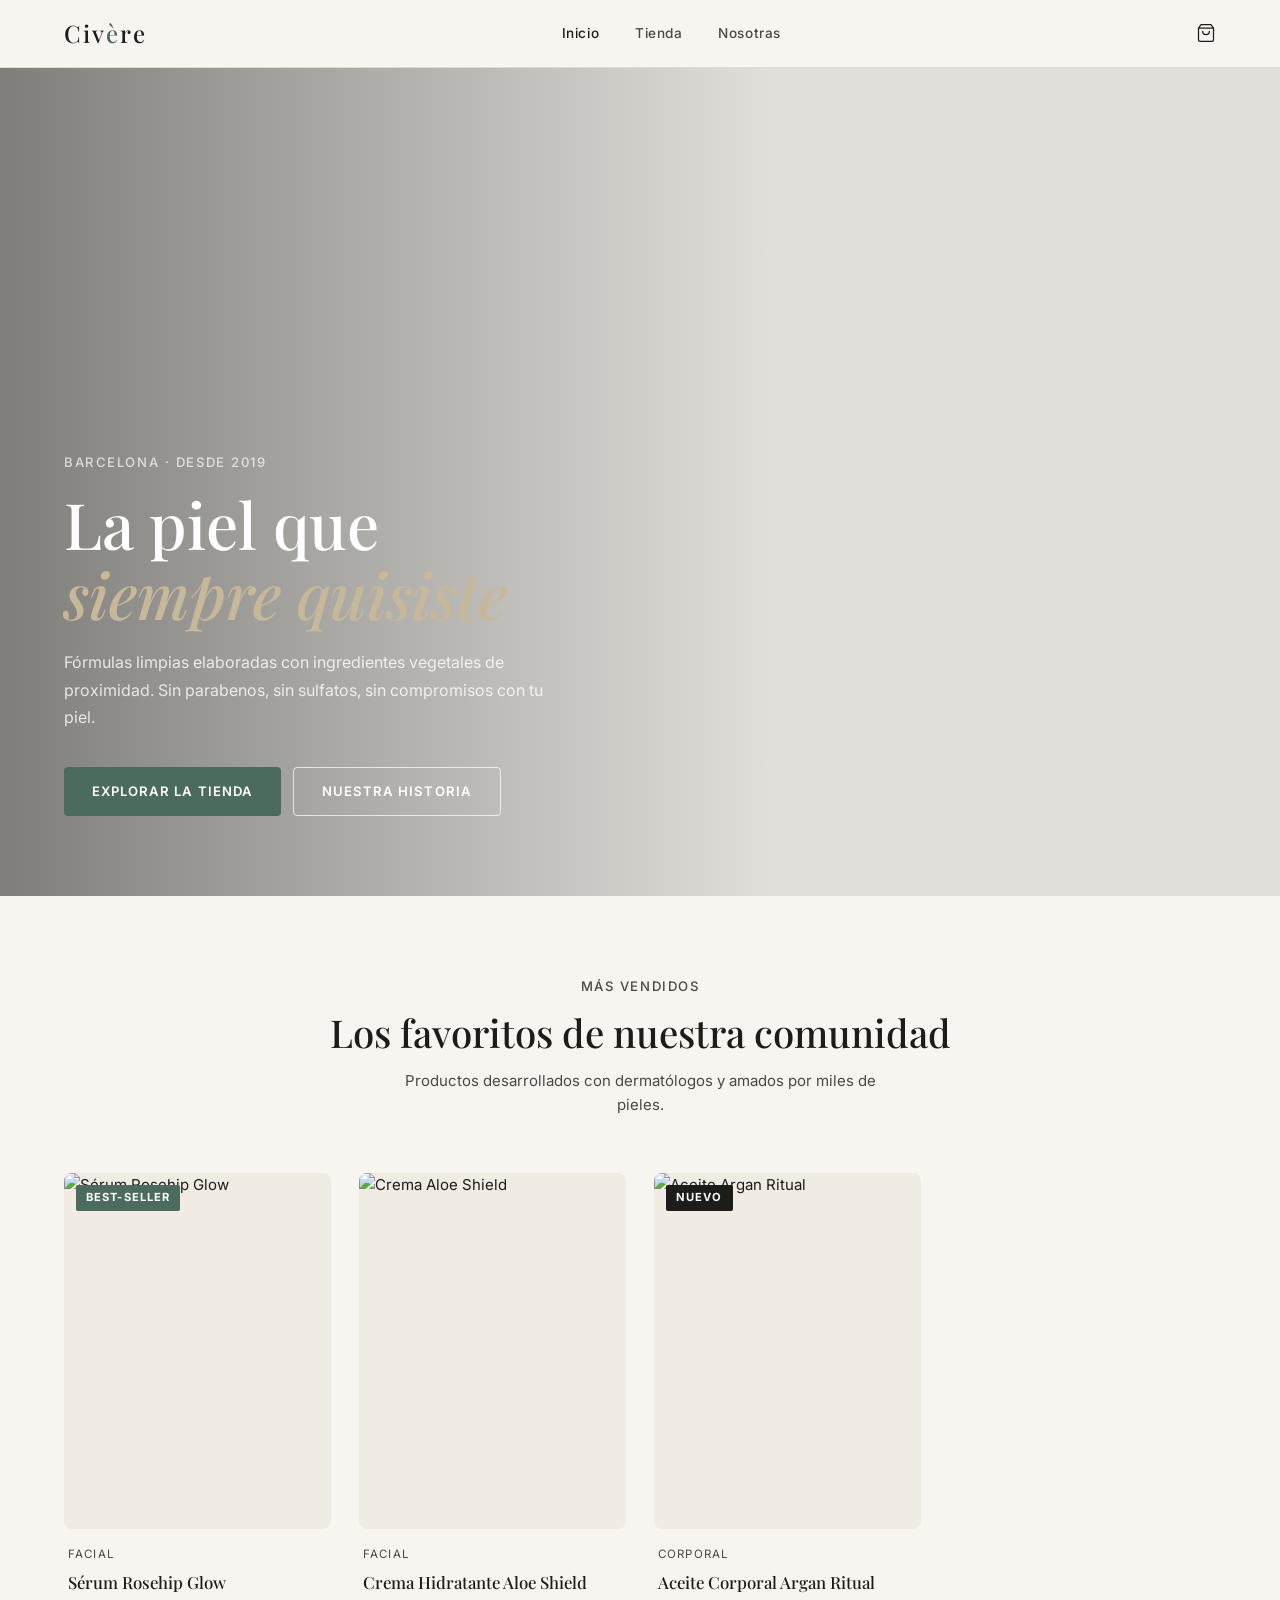
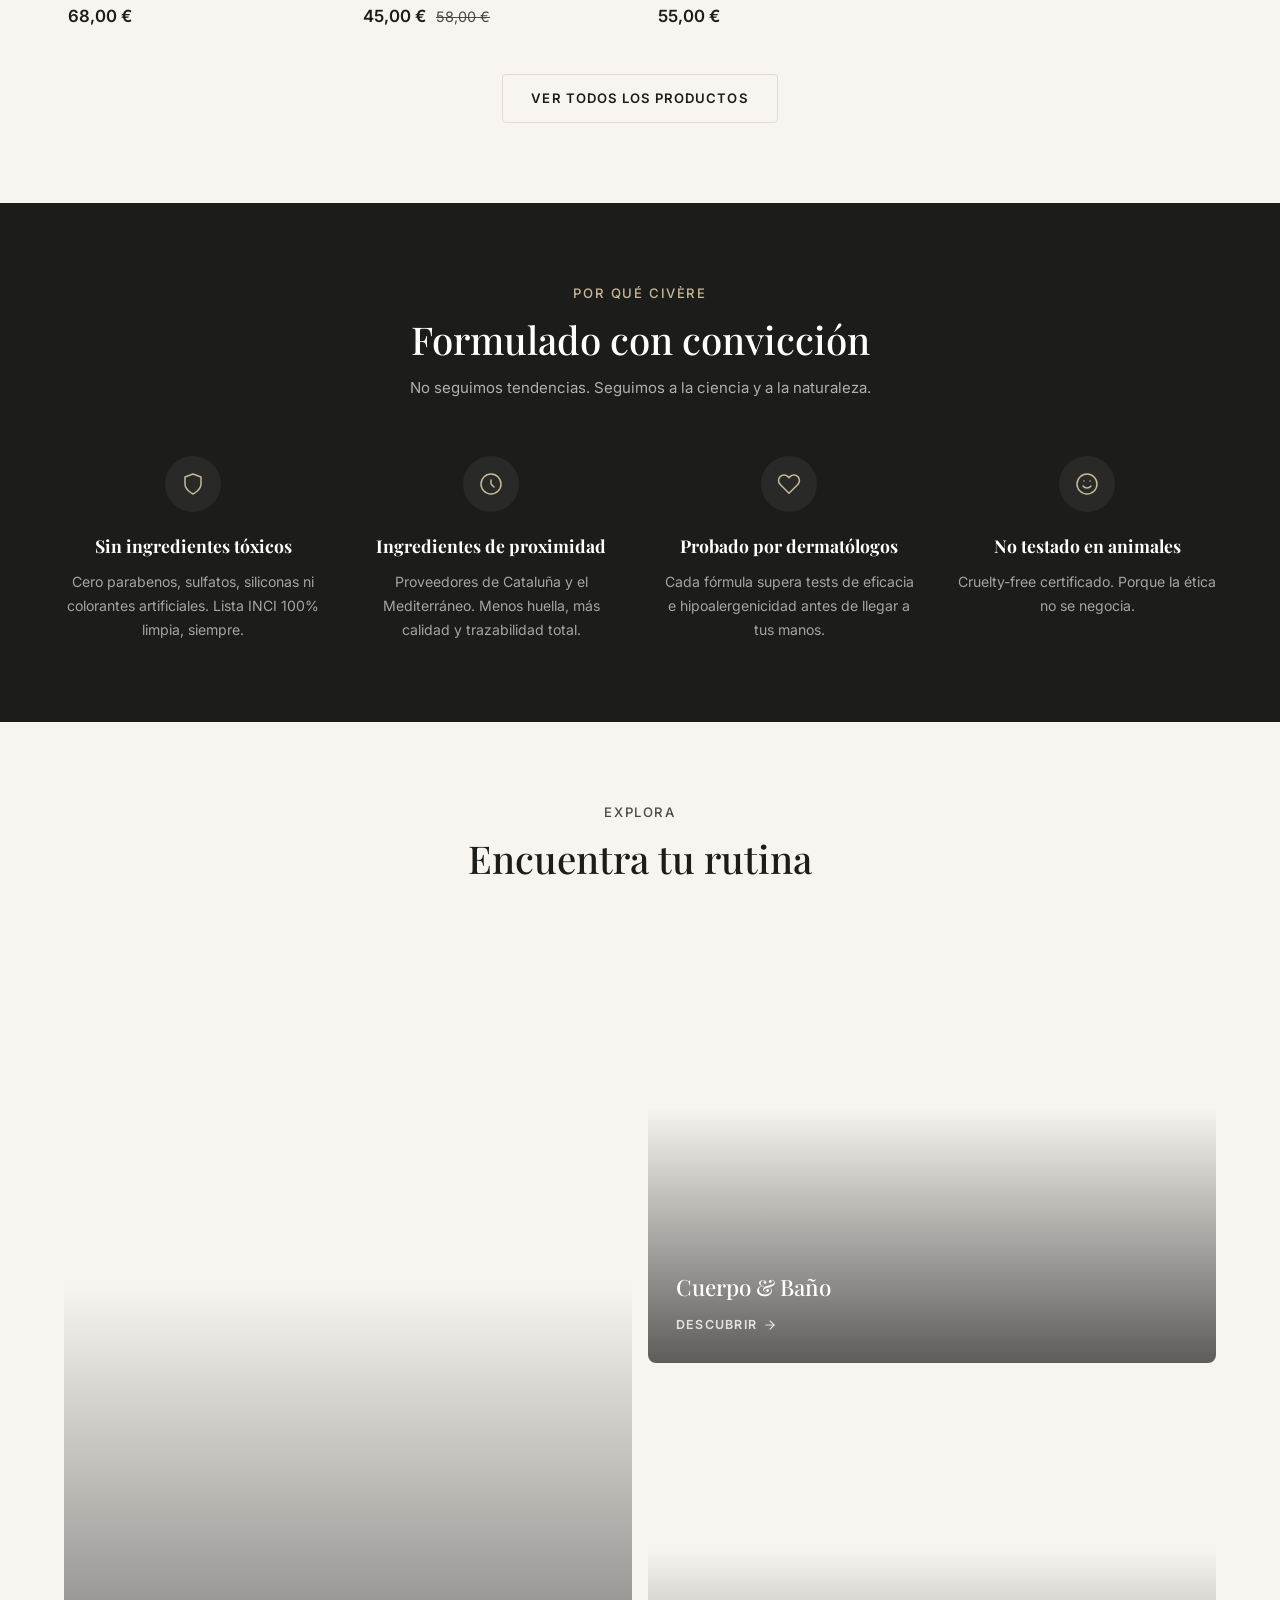
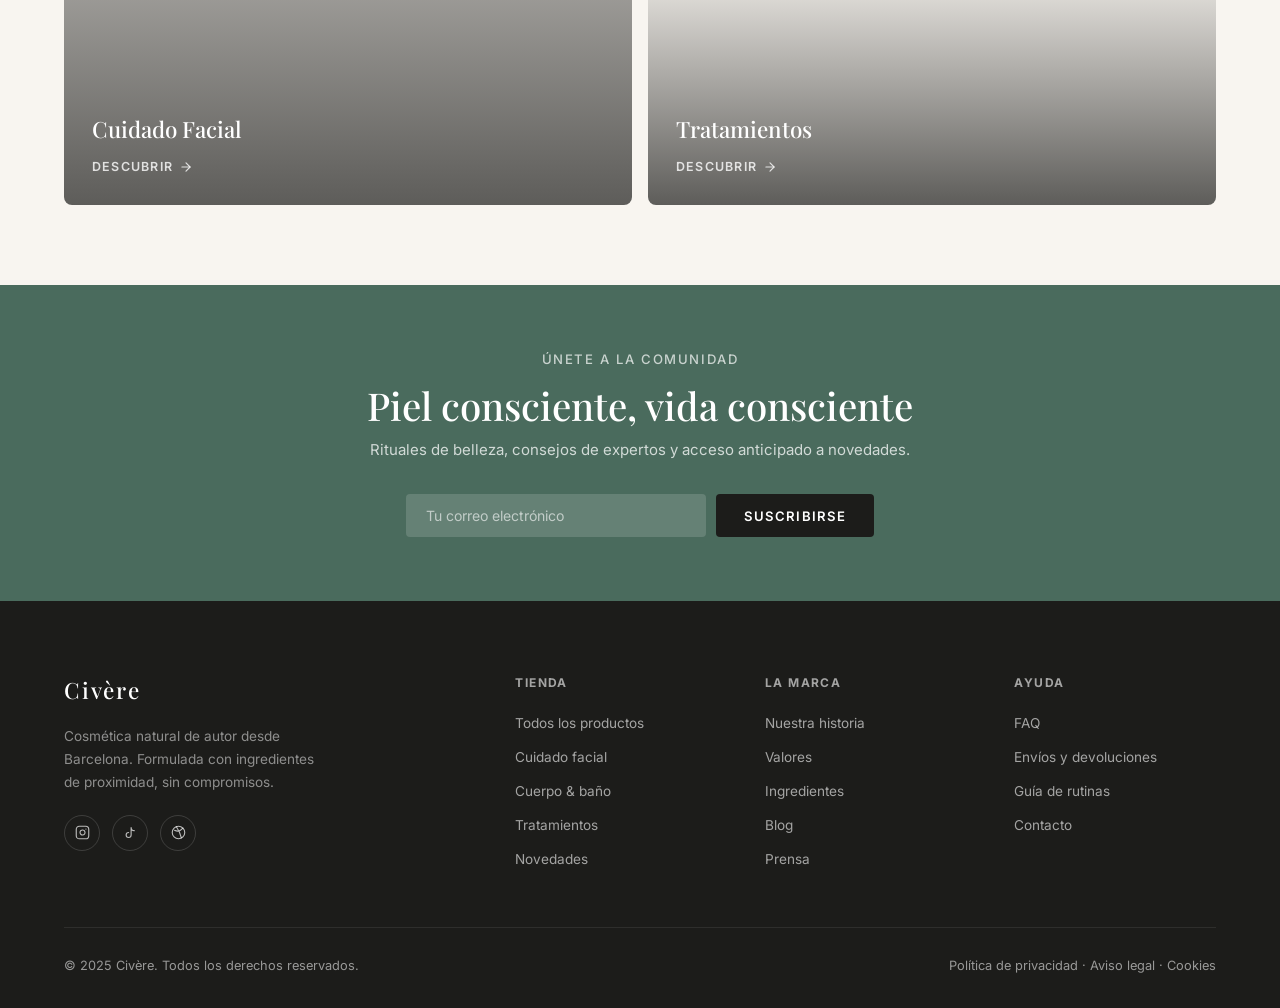
==== index.html @ 884dd464 "feat: Civère — tienda de cosmética natural (demo e-commerce) Web de e-commerce ficticia para portfol" ====
<!DOCTYPE html>
<html lang="es">
<head>
  <meta charset="UTF-8">
  <meta name="viewport" content="width=device-width, initial-scale=1.0">
  <title>Civère — Cosmética Natural de Autor · Barcelona</title>
  <meta name="description" content="Civère, cosmética natural artesanal desde Barcelona. Fórmulas limpias, ingredientes de origen vegetal, resultados reales.">
  <link rel="stylesheet" href="assets/css/styles.css">
</head>
<body>

<!-- ================= NAV ================= -->
<nav class="nav">
  <div class="container nav__inner">
    <a href="index.html" class="nav__logo">Civ<span>è</span>re</a>
    <div class="nav__links">
      <a href="index.html">Inicio</a>
      <a href="catalogo.html">Tienda</a>
      <a href="nosotros.html">Nosotras</a>
    </div>
    <div class="nav__right">
      <a href="carrito.html" class="nav__cart" aria-label="Carrito">
        <svg viewBox="0 0 24 24"><path d="M6 2L3 6v14a2 2 0 0 0 2 2h14a2 2 0 0 0 2-2V6l-3-4z"/><line x1="3" y1="6" x2="21" y2="6"/><path d="M16 10a4 4 0 0 1-8 0"/></svg>
        <span class="cart-count is-hidden">0</span>
      </a>
      <button class="nav__ham" aria-label="Menú">
        <span></span><span></span><span></span>
      </button>
    </div>
  </div>
</nav>

<!-- ================= HERO ================= -->
<section class="hero">
  <div class="hero__bg"></div>
  <div class="hero__content">
    <p class="t-sub hero__eyebrow">Barcelona · Desde 2019</p>
    <h1 class="t-display hero__title">La piel que<br><em>siempre quisiste</em></h1>
    <p class="hero__copy">Fórmulas limpias elaboradas con ingredientes vegetales de proximidad. Sin parabenos, sin sulfatos, sin compromisos con tu piel.</p>
    <div class="hero__ctas">
      <a href="catalogo.html" class="btn btn--sage">Explorar la tienda</a>
      <a href="nosotros.html" class="btn btn--outline">Nuestra historia</a>
    </div>
  </div>
</section>

<!-- ================= BESTSELLERS ================= -->
<section class="section">
  <div class="container">
    <div class="section-header">
      <p class="t-sub">Más vendidos</p>
      <h2 class="t-heading">Los favoritos de nuestra comunidad</h2>
      <p>Productos desarrollados con dermatólogos y amados por miles de pieles.</p>
    </div>
    <div class="product-grid">

      <!-- P1 -->
      <article class="product-card" data-cat="facial">
        <div class="product-card__img-wrap">
          <img src="https://images.unsplash.com/photo-1620916566398-39f1143ab7be?w=600&q=80" alt="Sérum Rosehip Glow" loading="lazy">
          <span class="product-card__badge">Best-seller</span>
          <div class="product-card__actions">
            <button class="btn btn--sage btn--full btn-quick-add"
              data-id="p1" data-name="Sérum Rosehip Glow" data-price="68" data-cat="Facial"
              data-img="https://images.unsplash.com/photo-1620916566398-39f1143ab7be?w=600&q=80">
              Añadir al carrito
            </button>
          </div>
        </div>
        <div class="product-card__body">
          <p class="product-card__cat">Facial</p>
          <h3 class="product-card__name"><a href="producto.html">Sérum Rosehip Glow</a></h3>
          <div class="product-card__price-row">
            <span class="product-card__price">68,00 €</span>
          </div>
        </div>
      </article>

      <!-- P2 -->
      <article class="product-card" data-cat="facial">
        <div class="product-card__img-wrap">
          <img src="https://images.unsplash.com/photo-1556228720-195a672e8a03?w=600&q=80" alt="Crema Aloe Shield" loading="lazy">
          <div class="product-card__actions">
            <button class="btn btn--sage btn--full btn-quick-add"
              data-id="p2" data-name="Crema Aloe Shield" data-price="45" data-cat="Facial"
              data-img="https://images.unsplash.com/photo-1556228720-195a672e8a03?w=600&q=80">
              Añadir al carrito
            </button>
          </div>
        </div>
        <div class="product-card__body">
          <p class="product-card__cat">Facial</p>
          <h3 class="product-card__name"><a href="producto.html">Crema Hidratante Aloe Shield</a></h3>
          <div class="product-card__price-row">
            <span class="product-card__price">45,00 €</span>
            <span class="product-card__price-old">58,00 €</span>
          </div>
        </div>
      </article>

      <!-- P3 -->
      <article class="product-card" data-cat="corporal">
        <div class="product-card__img-wrap">
          <img src="https://images.unsplash.com/photo-1608248597279-f99d160bfcbc?w=600&q=80" alt="Aceite Argan Ritual" loading="lazy">
          <span class="product-card__badge product-card__badge--new">Nuevo</span>
          <div class="product-card__actions">
            <button class="btn btn--sage btn--full btn-quick-add"
              data-id="p3" data-name="Aceite Argan Ritual" data-price="55" data-cat="Corporal"
              data-img="https://images.unsplash.com/photo-1608248597279-f99d160bfcbc?w=600&q=80">
              Añadir al carrito
            </button>
          </div>
        </div>
        <div class="product-card__body">
          <p class="product-card__cat">Corporal</p>
          <h3 class="product-card__name"><a href="producto.html">Aceite Corporal Argan Ritual</a></h3>
          <div class="product-card__price-row">
            <span class="product-card__price">55,00 €</span>
          </div>
        </div>
      </article>

    </div>
    <div style="text-align:center;margin-top:44px;">
      <a href="catalogo.html" class="btn btn--ghost">Ver todos los productos</a>
    </div>
  </div>
</section>

<!-- ================= PILLARS ================= -->
<section class="section pillars">
  <div class="container">
    <div class="section-header">
      <p class="t-sub">Por qué Civère</p>
      <h2 class="t-heading">Formulado con convicción</h2>
      <p>No seguimos tendencias. Seguimos a la ciencia y a la naturaleza.</p>
    </div>
    <div class="pillars-grid">
      <div class="pillar">
        <div class="pillar__icon">
          <svg viewBox="0 0 24 24"><path d="M12 22s8-4 8-10V5l-8-3-8 3v7c0 6 8 10 8 10z"/></svg>
        </div>
        <h3>Sin ingredientes tóxicos</h3>
        <p>Cero parabenos, sulfatos, siliconas ni colorantes artificiales. Lista INCI 100% limpia, siempre.</p>
      </div>
      <div class="pillar">
        <div class="pillar__icon">
          <svg viewBox="0 0 24 24"><path d="M12 2a10 10 0 1 0 0 20A10 10 0 0 0 12 2z"/><path d="M12 8v4l3 3"/></svg>
        </div>
        <h3>Ingredientes de proximidad</h3>
        <p>Proveedores de Cataluña y el Mediterráneo. Menos huella, más calidad y trazabilidad total.</p>
      </div>
      <div class="pillar">
        <div class="pillar__icon">
          <svg viewBox="0 0 24 24"><path d="M20.84 4.61a5.5 5.5 0 0 0-7.78 0L12 5.67l-1.06-1.06a5.5 5.5 0 0 0-7.78 7.78l1.06 1.06L12 21.23l7.78-7.78 1.06-1.06a5.5 5.5 0 0 0 0-7.78z"/></svg>
        </div>
        <h3>Probado por dermatólogos</h3>
        <p>Cada fórmula supera tests de eficacia e hipoalergenicidad antes de llegar a tus manos.</p>
      </div>
      <div class="pillar">
        <div class="pillar__icon">
          <svg viewBox="0 0 24 24"><circle cx="12" cy="12" r="10"/><path d="M8 14s1.5 2 4 2 4-2 4-2"/><line x1="9" y1="9" x2="9.01" y2="9"/><line x1="15" y1="9" x2="15.01" y2="9"/></svg>
        </div>
        <h3>No testado en animales</h3>
        <p>Cruelty-free certificado. Porque la ética no se negocia.</p>
      </div>
    </div>
  </div>
</section>

<!-- ================= CATEGORIES ================= -->
<section class="section">
  <div class="container">
    <div class="section-header">
      <p class="t-sub">Explora</p>
      <h2 class="t-heading">Encuentra tu rutina</h2>
    </div>
    <div class="cat-banner-grid">
      <a href="catalogo.html" class="cat-banner">
        <div class="cat-banner__bg" style="background-image:url('https://images.unsplash.com/photo-1570194065650-d99fb4bedf0a?w=900&q=85')"></div>
        <div class="cat-banner__content">
          <span class="cat-banner__label">Cuidado Facial</span>
          <span class="cat-banner__link">Descubrir
            <svg viewBox="0 0 24 24"><line x1="5" y1="12" x2="19" y2="12"/><polyline points="12 5 19 12 12 19"/></svg>
          </span>
        </div>
      </a>
      <a href="catalogo.html" class="cat-banner">
        <div class="cat-banner__bg" style="background-image:url('https://images.unsplash.com/photo-1519415510236-718bdfcd89c8?w=700&q=80')"></div>
        <div class="cat-banner__content">
          <span class="cat-banner__label">Cuerpo & Baño</span>
          <span class="cat-banner__link">Descubrir
            <svg viewBox="0 0 24 24"><line x1="5" y1="12" x2="19" y2="12"/><polyline points="12 5 19 12 12 19"/></svg>
          </span>
        </div>
      </a>
      <a href="catalogo.html" class="cat-banner">
        <div class="cat-banner__bg" style="background-image:url('https://images.unsplash.com/photo-1512290923902-8a9f81dc236c?w=700&q=80')"></div>
        <div class="cat-banner__content">
          <span class="cat-banner__label">Tratamientos</span>
          <span class="cat-banner__link">Descubrir
            <svg viewBox="0 0 24 24"><line x1="5" y1="12" x2="19" y2="12"/><polyline points="12 5 19 12 12 19"/></svg>
          </span>
        </div>
      </a>
    </div>
  </div>
</section>

<!-- ================= NEWSLETTER ================= -->
<section class="newsletter">
  <div class="container">
    <p class="t-sub">Únete a la comunidad</p>
    <h2 class="t-heading">Piel consciente, vida consciente</h2>
    <p>Rituales de belleza, consejos de expertos y acceso anticipado a novedades.</p>
    <form class="newsletter-form" onsubmit="event.preventDefault(); showToast('¡Suscripción confirmada!')">
      <input type="email" placeholder="Tu correo electrónico" required>
      <button type="submit" class="btn btn--dark">Suscribirse</button>
    </form>
  </div>
</section>

<!-- ================= FOOTER ================= -->
<footer class="footer">
  <div class="container">
    <div class="footer__grid">
      <div class="footer__brand">
        <a href="index.html" class="nav__logo">Civère</a>
        <p>Cosmética natural de autor desde Barcelona. Formulada con ingredientes de proximidad, sin compromisos.</p>
        <div class="footer__socials">
          <a href="#" aria-label="Instagram">
            <svg viewBox="0 0 24 24"><rect x="2" y="2" width="20" height="20" rx="5"/><path d="M16 11.37A4 4 0 1 1 12.63 8 4 4 0 0 1 16 11.37z"/><line x1="17.5" y1="6.5" x2="17.51" y2="6.5"/></svg>
          </a>
          <a href="#" aria-label="TikTok">
            <svg viewBox="0 0 24 24"><path d="M9 12a4 4 0 1 0 4 4V4a5 5 0 0 0 5 5"/></svg>
          </a>
          <a href="#" aria-label="Pinterest">
            <svg viewBox="0 0 24 24"><path d="M12 2a10 10 0 1 0 0 20A10 10 0 0 0 12 2z"/><path d="M8.56 2.75c4.37 6.03 6.02 9.42 8.03 17.72m2.54-15.38c-3.72 4.35-8.94 5.66-13.46 3.29"/></svg>
          </a>
        </div>
      </div>
      <div class="footer__col">
        <h4>Tienda</h4>
        <ul>
          <li><a href="catalogo.html">Todos los productos</a></li>
          <li><a href="catalogo.html">Cuidado facial</a></li>
          <li><a href="catalogo.html">Cuerpo & baño</a></li>
          <li><a href="catalogo.html">Tratamientos</a></li>
          <li><a href="catalogo.html">Novedades</a></li>
        </ul>
      </div>
      <div class="footer__col">
        <h4>La marca</h4>
        <ul>
          <li><a href="nosotros.html">Nuestra historia</a></li>
          <li><a href="nosotros.html">Valores</a></li>
          <li><a href="nosotros.html">Ingredientes</a></li>
          <li><a href="#">Blog</a></li>
          <li><a href="#">Prensa</a></li>
        </ul>
      </div>
      <div class="footer__col">
        <h4>Ayuda</h4>
        <ul>
          <li><a href="#">FAQ</a></li>
          <li><a href="#">Envíos y devoluciones</a></li>
          <li><a href="#">Guía de rutinas</a></li>
          <li><a href="#">Contacto</a></li>
        </ul>
      </div>
    </div>
    <div class="footer__bottom">
      <p>© 2025 Civère. Todos los derechos reservados.</p>
      <p>Política de privacidad · Aviso legal · Cookies</p>
    </div>
  </div>
</footer>

<div class="toast"></div>
<script src="assets/js/main.js"></script>
</body>
</html>
---- assets/css/styles.css ----
/* ============================================================
   CIVÈRE — Design System
   ============================================================ */
@import url('https://fonts.googleapis.com/css2?family=Playfair+Display:ital,wght@0,400;0,500;0,600;1,400;1,500&family=Inter:wght@300;400;500;600&display=swap');

:root {
  --ivory:    #F8F5F0;
  --ivory-2:  #F0EBE3;
  --sage:     #4A6B5D;
  --sage-dk:  #354E44;
  --sand:     #C8B89A;
  --charcoal: #1C1C1A;
  --ink-2:    #4A4845;
  --line:     #E2DBD1;
  --white:    #FFFFFF;

  --serif: 'Playfair Display', Georgia, serif;
  --sans:  'Inter', system-ui, sans-serif;

  --r-sm: 4px;
  --r:    8px;
  --r-lg: 16px;

  --ease: cubic-bezier(.4,0,.2,1);
  --ease-out: cubic-bezier(0,0,.2,1);

  --nav-h: 68px;
}

/* ---- Reset ---- */
*, *::before, *::after { box-sizing: border-box; margin: 0; padding: 0; }
html { scroll-behavior: smooth; }
body {
  font-family: var(--sans);
  background: var(--ivory);
  color: var(--charcoal);
  font-size: 15px;
  line-height: 1.6;
  -webkit-font-smoothing: antialiased;
}
img { max-width: 100%; display: block; }
a { color: inherit; text-decoration: none; }
button { font-family: var(--sans); cursor: pointer; border: none; background: none; }

/* ---- Typography ---- */
.t-display { font-family: var(--serif); font-size: clamp(2.4rem, 5vw, 4.2rem); font-weight: 500; line-height: 1.1; }
.t-heading { font-family: var(--serif); font-size: clamp(1.6rem, 3vw, 2.4rem); font-weight: 500; line-height: 1.2; }
.t-sub     { font-size: 0.82rem; font-weight: 500; letter-spacing: .12em; text-transform: uppercase; color: var(--ink-2); }
.t-italic  { font-family: var(--serif); font-style: italic; }

/* ---- Layout helpers ---- */
.container { max-width: 1200px; margin: 0 auto; padding: 0 24px; }
.section   { padding: 80px 0; }
.section--sm { padding: 48px 0; }
.section--lg { padding: 120px 0; }

/* ============================================================
   NAVBAR
   ============================================================ */
.nav {
  position: fixed; top: 0; left: 0; right: 0; z-index: 100;
  height: var(--nav-h);
  background: rgba(248,245,240,.92);
  backdrop-filter: blur(12px);
  -webkit-backdrop-filter: blur(12px);
  border-bottom: 1px solid var(--line);
  display: flex; align-items: center;
}
.nav__inner {
  display: flex; align-items: center; justify-content: space-between;
  width: 100%;
}
.nav__logo {
  font-family: var(--serif); font-size: 1.5rem; font-weight: 500;
  letter-spacing: .08em; color: var(--charcoal);
}
.nav__logo span { color: var(--sage); }
.nav__links { display: flex; gap: 36px; }
.nav__links a {
  font-size: 0.85rem; font-weight: 500; letter-spacing: .04em;
  color: var(--ink-2); transition: color .2s var(--ease);
}
.nav__links a:hover, .nav__links a.active { color: var(--charcoal); }
.nav__right { display: flex; align-items: center; gap: 20px; }
.nav__cart {
  position: relative; display: flex; align-items: center; gap: 7px;
  font-size: 0.85rem; font-weight: 500; color: var(--charcoal);
  transition: color .2s;
}
.nav__cart:hover { color: var(--sage); }
.nav__cart svg { width: 20px; height: 20px; stroke: currentColor; fill: none; stroke-width: 1.5; stroke-linecap: round; stroke-linejoin: round; }
.cart-count {
  position: absolute; top: -8px; right: -8px;
  width: 18px; height: 18px; border-radius: 50%;
  background: var(--sage); color: #fff;
  font-size: 0.65rem; font-weight: 700;
  display: flex; align-items: center; justify-content: center;
  transition: transform .2s var(--ease);
}
.cart-count.is-hidden { display: none; }
.cart-count.bump { animation: bump .3s var(--ease); }
@keyframes bump { 0%,100%{transform:scale(1)} 50%{transform:scale(1.35)} }

/* ---- Hamburger (mobile) ---- */
.nav__ham { display: none; flex-direction: column; gap: 5px; padding: 4px; }
.nav__ham span { display: block; width: 22px; height: 1.5px; background: var(--charcoal); border-radius: 2px; transition: transform .3s, opacity .3s; }
.nav__ham.is-open span:nth-child(1) { transform: translateY(6.5px) rotate(45deg); }
.nav__ham.is-open span:nth-child(2) { opacity: 0; }
.nav__ham.is-open span:nth-child(3) { transform: translateY(-6.5px) rotate(-45deg); }

/* ============================================================
   HERO
   ============================================================ */
.hero {
  position: relative; overflow: hidden;
  height: 92vh; min-height: 560px;
  margin-top: var(--nav-h);
  display: flex; align-items: flex-end;
}
.hero__bg {
  position: absolute; inset: 0;
  background-image:
    linear-gradient(to right, rgba(28,28,26,.55) 0%, rgba(28,28,26,.1) 60%),
    url('https://images.unsplash.com/photo-1617817849527-f0a7c48b5b74?w=1800&q=85');
  background-size: cover; background-position: center 30%;
}
.hero__content {
  position: relative; z-index: 1;
  padding: 0 24px 80px;
  max-width: 640px;
  margin: 0 auto 0 calc((100vw - 1200px) / 2);
}
.hero__eyebrow { color: rgba(255,255,255,.7); margin-bottom: 16px; }
.hero__title { color: #fff; margin-bottom: 20px; }
.hero__title em { color: var(--sand); }
.hero__copy { font-size: 1rem; color: rgba(255,255,255,.8); max-width: 480px; margin-bottom: 36px; line-height: 1.7; }
.hero__ctas { display: flex; gap: 12px; flex-wrap: wrap; }

/* ============================================================
   BUTTONS
   ============================================================ */
.btn {
  display: inline-flex; align-items: center; gap: 8px;
  padding: 13px 28px; border-radius: var(--r-sm);
  font-size: 0.82rem; font-weight: 600; letter-spacing: .08em; text-transform: uppercase;
  transition: background .2s var(--ease), color .2s var(--ease), border-color .2s var(--ease), transform .15s;
  white-space: nowrap;
}
.btn:active { transform: scale(.97); }
.btn--sage    { background: var(--sage); color: #fff; }
.btn--sage:hover { background: var(--sage-dk); }
.btn--outline { border: 1.5px solid rgba(255,255,255,.7); color: #fff; }
.btn--outline:hover { background: rgba(255,255,255,.12); }
.btn--dark    { background: var(--charcoal); color: #fff; }
.btn--dark:hover { background: #333; }
.btn--ghost   { border: 1.5px solid var(--line); color: var(--charcoal); }
.btn--ghost:hover { border-color: var(--charcoal); }
.btn--full { width: 100%; justify-content: center; }

/* ============================================================
   SECTION HEADER
   ============================================================ */
.section-header { text-align: center; margin-bottom: 56px; }
.section-header .t-sub { margin-bottom: 12px; }
.section-header .t-heading { margin-bottom: 14px; }
.section-header p { color: var(--ink-2); max-width: 480px; margin: 0 auto; }

/* ============================================================
   PRODUCT CARD
   ============================================================ */
.product-grid {
  display: grid;
  grid-template-columns: repeat(auto-fill, minmax(260px, 1fr));
  gap: 28px;
}
.product-card { position: relative; }
.product-card__img-wrap {
  position: relative; overflow: hidden;
  border-radius: var(--r); background: var(--ivory-2);
  aspect-ratio: 3/4;
}
.product-card__img-wrap img {
  width: 100%; height: 100%; object-fit: cover;
  transition: transform .6s var(--ease);
}
.product-card:hover .product-card__img-wrap img { transform: scale(1.06); }
.product-card__badge {
  position: absolute; top: 12px; left: 12px;
  background: var(--sage); color: #fff;
  font-size: 0.7rem; font-weight: 700; letter-spacing: .1em; text-transform: uppercase;
  padding: 4px 10px; border-radius: 2px;
}
.product-card__badge--new { background: var(--charcoal); }
.product-card__actions {
  position: absolute; bottom: 12px; left: 12px; right: 12px;
  opacity: 0; transform: translateY(8px);
  transition: opacity .3s var(--ease), transform .3s var(--ease);
}
.product-card:hover .product-card__actions { opacity: 1; transform: translateY(0); }
.product-card__body { padding: 16px 4px 0; }
.product-card__cat { font-size: 0.72rem; color: var(--ink-2); text-transform: uppercase; letter-spacing: .1em; margin-bottom: 5px; }
.product-card__name { font-family: var(--serif); font-size: 1.05rem; font-weight: 500; margin-bottom: 8px; }
.product-card__name a:hover { color: var(--sage); }
.product-card__price-row { display: flex; align-items: center; gap: 10px; }
.product-card__price { font-size: 1.05rem; font-weight: 600; }
.product-card__price-old { font-size: 0.9rem; color: var(--ink-2); text-decoration: line-through; }

/* ============================================================
   PILLARS SECTION
   ============================================================ */
.pillars { background: var(--charcoal); }
.pillars .section-header .t-sub  { color: var(--sand); }
.pillars .section-header .t-heading { color: var(--white); }
.pillars .section-header p { color: rgba(255,255,255,.65); }
.pillars-grid { display: grid; grid-template-columns: repeat(auto-fit, minmax(220px, 1fr)); gap: 40px; }
.pillar { text-align: center; }
.pillar__icon {
  width: 56px; height: 56px; margin: 0 auto 20px;
  border-radius: 50%; background: rgba(255,255,255,.06);
  display: flex; align-items: center; justify-content: center;
}
.pillar__icon svg { width: 24px; height: 24px; stroke: var(--sand); fill: none; stroke-width: 1.5; stroke-linecap: round; stroke-linejoin: round; }
.pillar h3 { font-family: var(--serif); font-size: 1.1rem; color: #fff; margin-bottom: 10px; }
.pillar p { font-size: 0.88rem; color: rgba(255,255,255,.6); line-height: 1.7; }

/* ============================================================
   BANNER CATEGORIES
   ============================================================ */
.cat-banner-grid { display: grid; grid-template-columns: 1fr 1fr; gap: 16px; }
.cat-banner {
  position: relative; overflow: hidden; border-radius: var(--r);
  aspect-ratio: 4/3; display: flex; align-items: flex-end;
}
.cat-banner:first-child { grid-row: 1 / 3; aspect-ratio: unset; }
.cat-banner__bg {
  position: absolute; inset: 0;
  background-size: cover; background-position: center;
  transition: transform .6s var(--ease);
}
.cat-banner:hover .cat-banner__bg { transform: scale(1.04); }
.cat-banner::after {
  content: ''; position: absolute; inset: 0;
  background: linear-gradient(to top, rgba(28,28,26,.7) 0%, transparent 60%);
}
.cat-banner__content { position: relative; z-index: 1; padding: 28px; }
.cat-banner__label { font-family: var(--serif); font-size: 1.4rem; font-weight: 500; color: #fff; margin-bottom: 10px; display: block; }
.cat-banner__link { font-size: 0.78rem; font-weight: 600; letter-spacing: .1em; text-transform: uppercase; color: rgba(255,255,255,.8); display: flex; align-items: center; gap: 6px; }
.cat-banner__link svg { width: 14px; height: 14px; stroke: currentColor; fill: none; stroke-width: 2; stroke-linecap: round; stroke-linejoin: round; transition: transform .2s; }
.cat-banner:hover .cat-banner__link svg { transform: translateX(4px); }

/* ============================================================
   PAGE HERO (inner pages)
   ============================================================ */
.page-hero {
  margin-top: var(--nav-h);
  padding: 60px 0 48px;
  border-bottom: 1px solid var(--line);
}
.page-hero .t-sub { margin-bottom: 10px; }
.page-hero .t-heading { margin-bottom: 0; }

/* ============================================================
   CATALOG / FILTERS
   ============================================================ */
.catalog-layout { display: grid; grid-template-columns: 220px 1fr; gap: 48px; align-items: start; }
.filters { position: sticky; top: calc(var(--nav-h) + 20px); }
.filters h3 { font-size: 0.78rem; font-weight: 700; letter-spacing: .12em; text-transform: uppercase; margin-bottom: 16px; color: var(--ink-2); }
.filter-group { margin-bottom: 28px; }
.filter-group ul { list-style: none; display: flex; flex-direction: column; gap: 8px; }
.filter-group ul li a {
  font-size: 0.88rem; color: var(--ink-2); display: flex; align-items: center; justify-content: space-between;
  transition: color .2s;
}
.filter-group ul li a:hover, .filter-group ul li a.active { color: var(--charcoal); font-weight: 500; }
.filter-group ul li a span { font-size: 0.75rem; color: var(--sand); }
.catalog-header { display: flex; align-items: center; justify-content: space-between; margin-bottom: 28px; }
.catalog-count { font-size: 0.85rem; color: var(--ink-2); }
.catalog-sort select {
  font-family: var(--sans); font-size: 0.85rem; color: var(--charcoal);
  border: 1px solid var(--line); border-radius: var(--r-sm);
  padding: 8px 12px; background: transparent; cursor: pointer;
}

/* ============================================================
   PRODUCT PAGE
   ============================================================ */
.product-page { margin-top: var(--nav-h); padding: 60px 0 100px; }
.product-layout { display: grid; grid-template-columns: 1fr 1fr; gap: 72px; align-items: start; }
.product-gallery { position: sticky; top: calc(var(--nav-h) + 24px); }
.gallery-main {
  aspect-ratio: 4/5; border-radius: var(--r-lg); overflow: hidden; background: var(--ivory-2); margin-bottom: 12px;
}
.gallery-main img { width: 100%; height: 100%; object-fit: cover; }
.gallery-thumbs { display: flex; gap: 10px; }
.gallery-thumb {
  width: 72px; height: 86px; border-radius: var(--r-sm); overflow: hidden;
  background: var(--ivory-2); cursor: pointer; border: 2px solid transparent;
  transition: border-color .2s;
}
.gallery-thumb.active { border-color: var(--sage); }
.gallery-thumb img { width: 100%; height: 100%; object-fit: cover; }
.product-info .t-sub { color: var(--sage); margin-bottom: 12px; }
.product-info .t-heading { margin-bottom: 8px; }
.product-stars { display: flex; align-items: center; gap: 8px; margin-bottom: 20px; }
.product-stars span { font-size: 0.82rem; color: var(--ink-2); }
.star { color: #F4B942; font-size: 0.9rem; }
.product-price { font-family: var(--serif); font-size: 1.9rem; font-weight: 500; margin-bottom: 20px; }
.product-desc { font-size: 0.92rem; color: var(--ink-2); line-height: 1.8; margin-bottom: 28px; }
.product-opts { margin-bottom: 28px; }
.product-opts label { font-size: 0.78rem; font-weight: 700; letter-spacing: .1em; text-transform: uppercase; display: block; margin-bottom: 10px; color: var(--ink-2); }
.qty-row { display: flex; align-items: center; gap: 16px; margin-bottom: 28px; }
.qty-input { display: flex; align-items: center; border: 1.5px solid var(--line); border-radius: var(--r-sm); overflow: hidden; }
.qty-input button { width: 40px; height: 44px; font-size: 1.1rem; color: var(--charcoal); transition: background .2s; }
.qty-input button:hover { background: var(--ivory-2); }
.qty-input span { width: 44px; text-align: center; font-weight: 600; font-size: 0.95rem; }
.product-actions { display: flex; flex-direction: column; gap: 12px; margin-bottom: 28px; }
.product-meta { border-top: 1px solid var(--line); padding-top: 24px; }
.product-meta ul { list-style: none; display: flex; flex-direction: column; gap: 10px; }
.product-meta ul li { display: flex; align-items: center; gap: 10px; font-size: 0.85rem; color: var(--ink-2); }
.product-meta ul li svg { width: 16px; height: 16px; stroke: var(--sage); fill: none; stroke-width: 1.5; stroke-linecap: round; stroke-linejoin: round; flex-shrink: 0; }

/* Accordion */
.accordion { border-top: 1px solid var(--line); margin-top: 28px; }
.accordion-item { border-bottom: 1px solid var(--line); }
.accordion-btn {
  width: 100%; display: flex; align-items: center; justify-content: space-between;
  padding: 16px 0; font-size: 0.88rem; font-weight: 600; text-align: left; cursor: pointer;
  transition: color .2s;
}
.accordion-btn:hover { color: var(--sage); }
.accordion-btn svg { width: 16px; height: 16px; stroke: currentColor; fill: none; stroke-width: 2; stroke-linecap: round; stroke-linejoin: round; transition: transform .3s; flex-shrink: 0; }
.accordion-btn.is-open svg { transform: rotate(180deg); }
.accordion-body { overflow: hidden; max-height: 0; transition: max-height .35s var(--ease); }
.accordion-body-inner { padding: 0 0 20px; font-size: 0.88rem; color: var(--ink-2); line-height: 1.8; }

/* ============================================================
   CART PAGE
   ============================================================ */
.cart-page { margin-top: var(--nav-h); padding: 60px 0 100px; }
.cart-layout { display: grid; grid-template-columns: 1fr 340px; gap: 56px; align-items: start; }
.cart-heading { font-family: var(--serif); font-size: 1.6rem; font-weight: 500; margin-bottom: 28px; padding-bottom: 20px; border-bottom: 1px solid var(--line); }
.cart-empty { text-align: center; padding: 60px 0; color: var(--ink-2); }
.cart-empty p { margin-bottom: 24px; }
.cart-item { display: grid; grid-template-columns: 100px 1fr auto; gap: 20px; align-items: center; padding: 24px 0; border-bottom: 1px solid var(--line); }
.cart-item__img { width: 100px; height: 124px; border-radius: var(--r-sm); overflow: hidden; background: var(--ivory-2); flex-shrink: 0; }
.cart-item__img img { width: 100%; height: 100%; object-fit: cover; }
.cart-item__cat { font-size: 0.72rem; text-transform: uppercase; letter-spacing: .1em; color: var(--ink-2); margin-bottom: 4px; }
.cart-item__name { font-family: var(--serif); font-size: 1rem; margin-bottom: 10px; }
.cart-item__qty-row { display: flex; align-items: center; gap: 12px; }
.cart-item__remove { font-size: 0.78rem; color: var(--ink-2); text-decoration: underline; cursor: pointer; transition: color .2s; background: none; border: none; font-family: var(--sans); }
.cart-item__remove:hover { color: var(--charcoal); }
.cart-item__price { font-weight: 700; font-size: 1.05rem; text-align: right; }
/* Summary */
.cart-summary { background: var(--ivory-2); border-radius: var(--r-lg); padding: 32px; position: sticky; top: calc(var(--nav-h) + 24px); }
.cart-summary h3 { font-family: var(--serif); font-size: 1.1rem; margin-bottom: 24px; }
.summary-rows { display: flex; flex-direction: column; gap: 12px; margin-bottom: 24px; }
.summary-row { display: flex; justify-content: space-between; font-size: 0.88rem; }
.summary-row--total { font-weight: 700; font-size: 1rem; padding-top: 16px; border-top: 1px solid var(--line); }
.summary-shipping { background: rgba(74,107,93,.1); border-radius: var(--r-sm); padding: 10px 14px; font-size: 0.8rem; color: var(--sage); font-weight: 500; display: flex; align-items: center; gap: 8px; margin-bottom: 20px; }
.summary-shipping svg { width: 15px; height: 15px; stroke: currentColor; fill: none; stroke-width: 1.8; stroke-linecap: round; stroke-linejoin: round; flex-shrink: 0; }

/* ============================================================
   ABOUT PAGE
   ============================================================ */
.about-hero { margin-top: var(--nav-h); position: relative; overflow: hidden; height: 55vh; min-height: 380px; display: flex; align-items: flex-end; }
.about-hero__bg {
  position: absolute; inset: 0;
  background-image:
    linear-gradient(to top, rgba(28,28,26,.65) 0%, transparent 60%),
    url('https://images.unsplash.com/photo-1582582621959-48d27397dc69?w=1600&q=85');
  background-size: cover; background-position: center;
}
.about-hero__content { position: relative; z-index: 1; padding: 0 24px 60px; width: 100%; max-width: 1200px; margin: 0 auto; }
.about-hero__content .t-display { color: #fff; }
.about-story { display: grid; grid-template-columns: 1fr 1fr; gap: 80px; align-items: center; }
.about-story img { border-radius: var(--r-lg); aspect-ratio: 4/5; object-fit: cover; }
.about-story__text .t-sub { margin-bottom: 14px; }
.about-story__text .t-heading { margin-bottom: 20px; }
.about-story__text p { color: var(--ink-2); line-height: 1.85; margin-bottom: 16px; font-size: 0.95rem; }
.about-values { background: var(--ivory-2); }
.values-grid { display: grid; grid-template-columns: repeat(auto-fit, minmax(200px, 1fr)); gap: 32px; }
.value-card { padding: 32px 24px; background: var(--white); border-radius: var(--r); }
.value-card__num { font-family: var(--serif); font-size: 3rem; font-weight: 500; color: var(--line); line-height: 1; margin-bottom: 16px; }
.value-card h3 { font-family: var(--serif); font-size: 1.05rem; margin-bottom: 10px; }
.value-card p { font-size: 0.85rem; color: var(--ink-2); line-height: 1.7; }
.team-grid { display: grid; grid-template-columns: repeat(auto-fit, minmax(220px, 1fr)); gap: 32px; }
.team-card__img { border-radius: var(--r); overflow: hidden; aspect-ratio: 1; margin-bottom: 16px; background: var(--ivory-2); }
.team-card__img img { width: 100%; height: 100%; object-fit: cover; }
.team-card h3 { font-family: var(--serif); font-size: 1rem; margin-bottom: 4px; }
.team-card p { font-size: 0.82rem; color: var(--ink-2); }

/* ============================================================
   NEWSLETTER STRIP
   ============================================================ */
.newsletter { background: var(--sage); padding: 64px 0; text-align: center; }
.newsletter .t-sub { color: rgba(255,255,255,.7); margin-bottom: 12px; }
.newsletter .t-heading { color: #fff; margin-bottom: 10px; }
.newsletter p { color: rgba(255,255,255,.75); margin-bottom: 32px; }
.newsletter-form { display: flex; gap: 10px; justify-content: center; flex-wrap: wrap; }
.newsletter-form input {
  font-family: var(--sans); font-size: 0.88rem;
  padding: 13px 20px; border-radius: var(--r-sm); border: none;
  width: 300px; background: rgba(255,255,255,.15); color: #fff;
  outline: none; transition: background .2s;
}
.newsletter-form input::placeholder { color: rgba(255,255,255,.6); }
.newsletter-form input:focus { background: rgba(255,255,255,.22); }

/* ============================================================
   FOOTER
   ============================================================ */
.footer { background: var(--charcoal); padding: 72px 0 32px; }
.footer__grid { display: grid; grid-template-columns: 2fr 1fr 1fr 1fr; gap: 48px; margin-bottom: 56px; }
.footer__brand .nav__logo { display: block; color: #fff; font-size: 1.4rem; margin-bottom: 16px; }
.footer__brand p { font-size: 0.85rem; color: rgba(255,255,255,.5); line-height: 1.7; max-width: 260px; }
.footer__socials { display: flex; gap: 12px; margin-top: 20px; }
.footer__socials a {
  width: 36px; height: 36px; border-radius: 50%; border: 1px solid rgba(255,255,255,.15);
  display: flex; align-items: center; justify-content: center; transition: border-color .2s, background .2s;
}
.footer__socials a:hover { border-color: var(--sage); background: rgba(74,107,93,.2); }
.footer__socials svg { width: 15px; height: 15px; stroke: rgba(255,255,255,.7); fill: none; stroke-width: 1.8; stroke-linecap: round; stroke-linejoin: round; }
.footer__col h4 { font-size: 0.75rem; font-weight: 700; letter-spacing: .12em; text-transform: uppercase; color: rgba(255,255,255,.6); margin-bottom: 18px; }
.footer__col ul { list-style: none; display: flex; flex-direction: column; gap: 10px; }
.footer__col ul li a { font-size: 0.85rem; color: rgba(255,255,255,.6); transition: color .2s; }
.footer__col ul li a:hover { color: #fff; }
.footer__bottom { border-top: 1px solid rgba(255,255,255,.08); padding-top: 28px; display: flex; justify-content: space-between; align-items: center; flex-wrap: wrap; gap: 12px; }
.footer__bottom p { font-size: 0.8rem; color: rgba(255,255,255,.55); }

/* ============================================================
   MODAL
   ============================================================ */
.modal-overlay {
  position: fixed; inset: 0; z-index: 200;
  background: rgba(28,28,26,.6); backdrop-filter: blur(4px);
  display: flex; align-items: center; justify-content: center; padding: 24px;
  opacity: 0; visibility: hidden; transition: opacity .3s, visibility .3s;
}
.modal-overlay.is-open { opacity: 1; visibility: visible; }
.modal {
  background: var(--white); border-radius: var(--r-lg); padding: 48px 40px; max-width: 440px; width: 100%;
  text-align: center; transform: translateY(24px); transition: transform .3s var(--ease-out);
}
.modal-overlay.is-open .modal { transform: translateY(0); }
.modal__icon {
  width: 64px; height: 64px; border-radius: 50%; background: rgba(74,107,93,.1);
  display: flex; align-items: center; justify-content: center; margin: 0 auto 24px;
}
.modal__icon svg { width: 28px; height: 28px; stroke: var(--sage); fill: none; stroke-width: 1.5; stroke-linecap: round; stroke-linejoin: round; }
.modal h3 { font-family: var(--serif); font-size: 1.5rem; margin-bottom: 12px; }
.modal p { color: var(--ink-2); font-size: 0.9rem; line-height: 1.7; margin-bottom: 28px; }
.modal__close { font-size: 0.82rem; font-weight: 600; letter-spacing: .08em; text-transform: uppercase; color: var(--ink-2); cursor: pointer; text-decoration: underline; background: none; border: none; font-family: var(--sans); transition: color .2s; }
.modal__close:hover { color: var(--charcoal); }

/* ============================================================
   TOAST
   ============================================================ */
.toast {
  position: fixed; bottom: 28px; left: 50%; transform: translateX(-50%) translateY(16px);
  z-index: 300; background: var(--charcoal); color: #fff;
  padding: 14px 24px; border-radius: var(--r); font-size: 0.88rem; font-weight: 500;
  opacity: 0; transition: opacity .3s, transform .3s var(--ease);
  white-space: nowrap; pointer-events: none;
}
.toast.is-visible { opacity: 1; transform: translateX(-50%) translateY(0); }

/* ============================================================
   BREADCRUMB
   ============================================================ */
.breadcrumb { display: flex; align-items: center; gap: 8px; font-size: 0.8rem; color: var(--ink-2); margin-bottom: 40px; }
.breadcrumb a:hover { color: var(--charcoal); }
.breadcrumb span { opacity: .4; }

/* ============================================================
   RELATED PRODUCTS
   ============================================================ */
.related-section { background: var(--ivory-2); padding: 80px 0; margin-top: 0; }

/* ============================================================
   RESPONSIVE
   ============================================================ */
@media (max-width: 1024px) {
  .footer__grid { grid-template-columns: 1fr 1fr; }
  .product-layout { grid-template-columns: 1fr; gap: 40px; }
  .product-gallery { position: static; }
  .catalog-layout { grid-template-columns: 1fr; }
  .filters { position: static; }
  .cart-layout { grid-template-columns: 1fr; }
  .cart-summary { position: static; }
}
@media (max-width: 768px) {
  :root { --nav-h: 60px; }
  .nav__links { display: none; }
  .nav__ham { display: flex; }
  .nav__links.is-open {
    display: flex; flex-direction: column; gap: 0;
    position: fixed; inset: 60px 0 0;
    background: var(--ivory); padding: 24px;
    border-top: 1px solid var(--line);
    z-index: 99;
  }
  .nav__links.is-open a { padding: 14px 0; border-bottom: 1px solid var(--line); font-size: 1rem; }
  .hero { height: 80vh; }
  .hero__content { margin: 0; padding: 0 24px 60px; }
  .section { padding: 60px 0; }
  .section--lg { padding: 72px 0; }
  .cat-banner-grid { grid-template-columns: 1fr; }
  .cat-banner:first-child { aspect-ratio: 4/3; }
  .about-story { grid-template-columns: 1fr; gap: 40px; }
  .footer__grid { grid-template-columns: 1fr; }
  .catalog-header { flex-direction: column; align-items: flex-start; gap: 12px; }
  .cart-item { grid-template-columns: 80px 1fr; }
  .cart-item__price { grid-column: 1 / -1; text-align: left; }
}
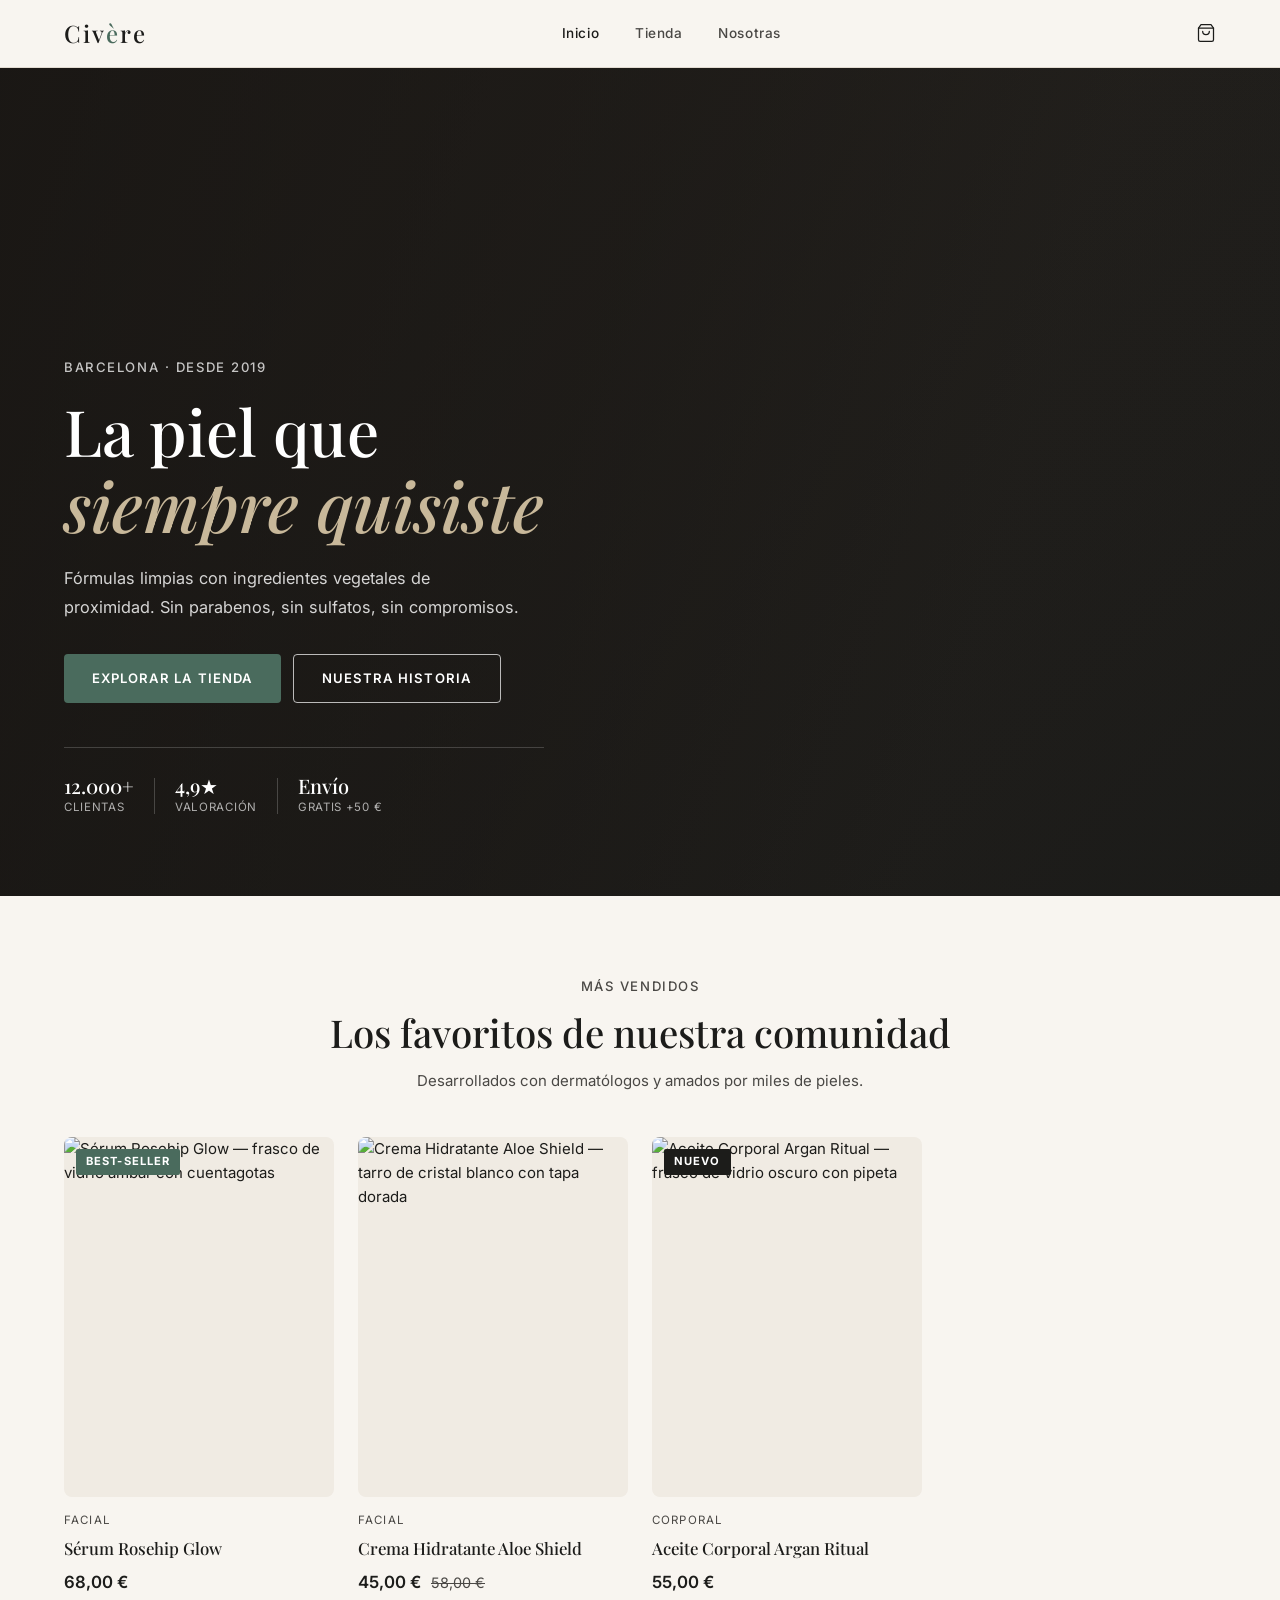
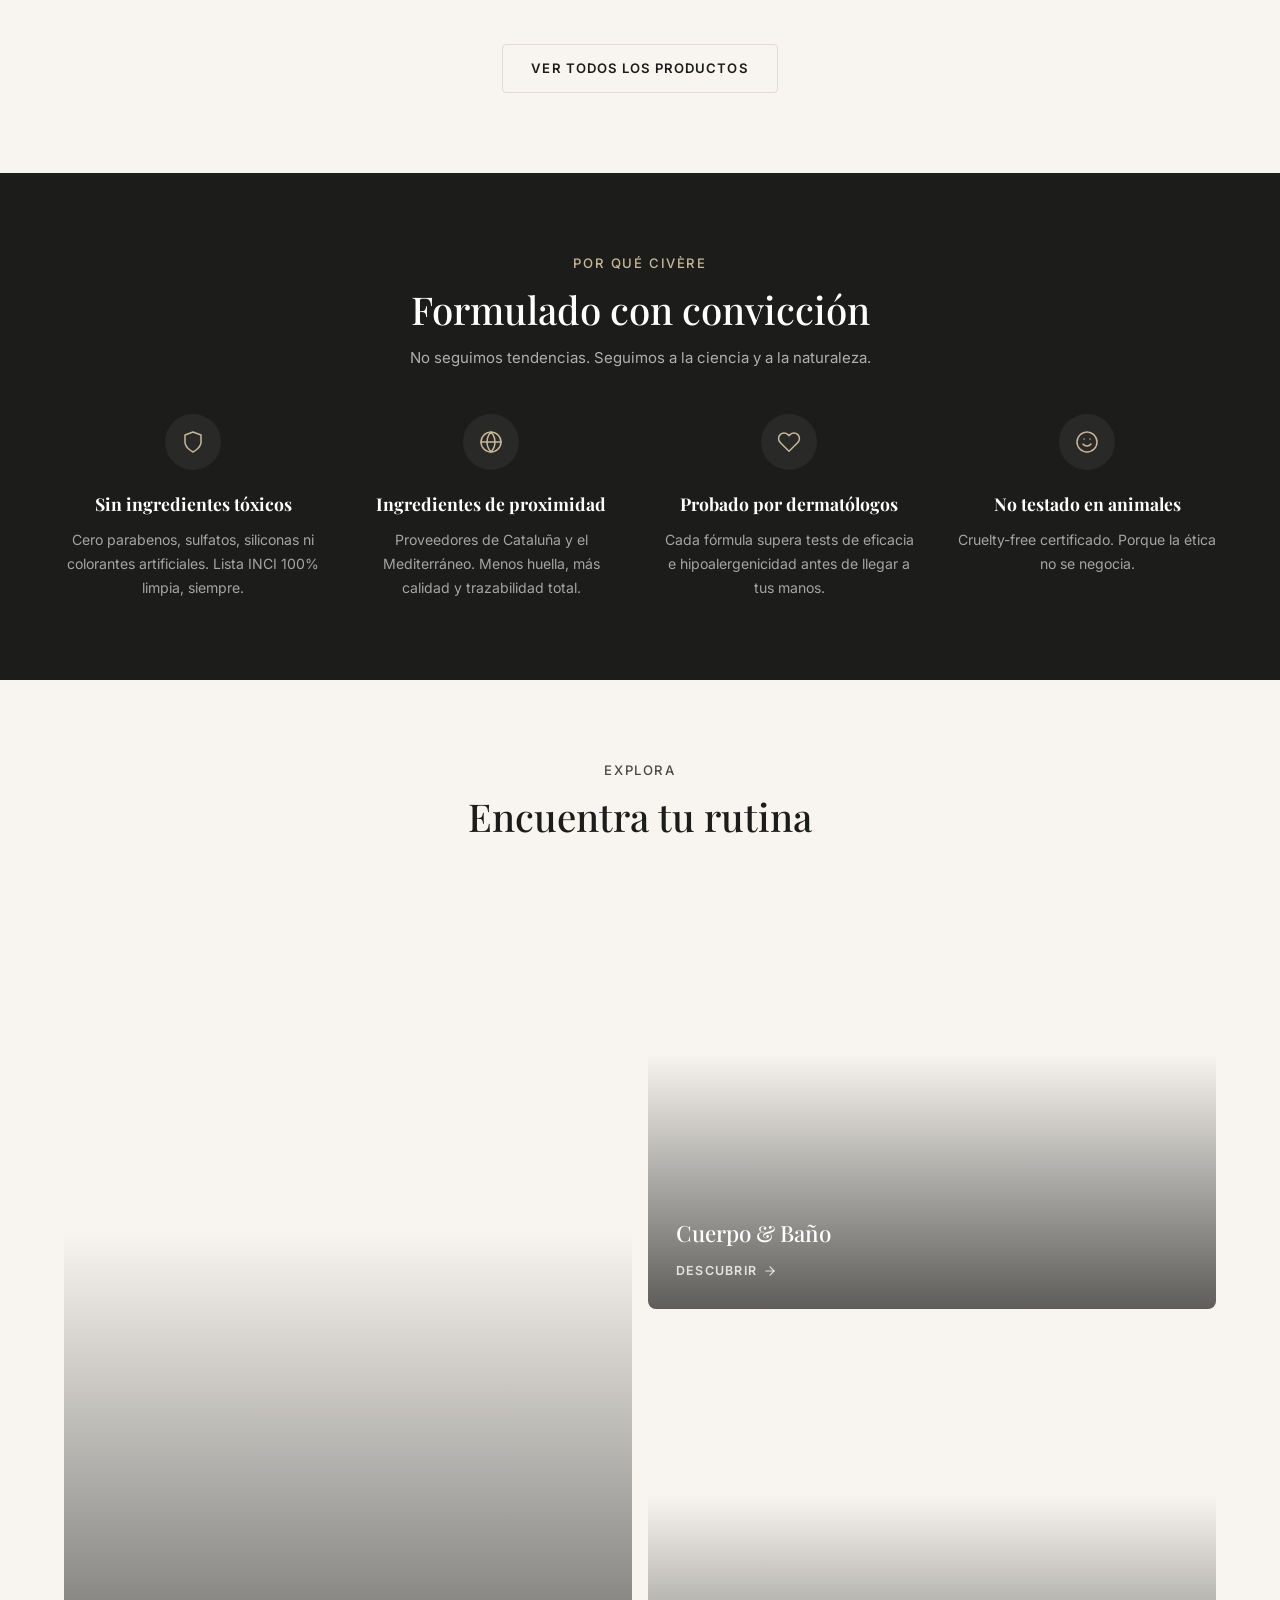
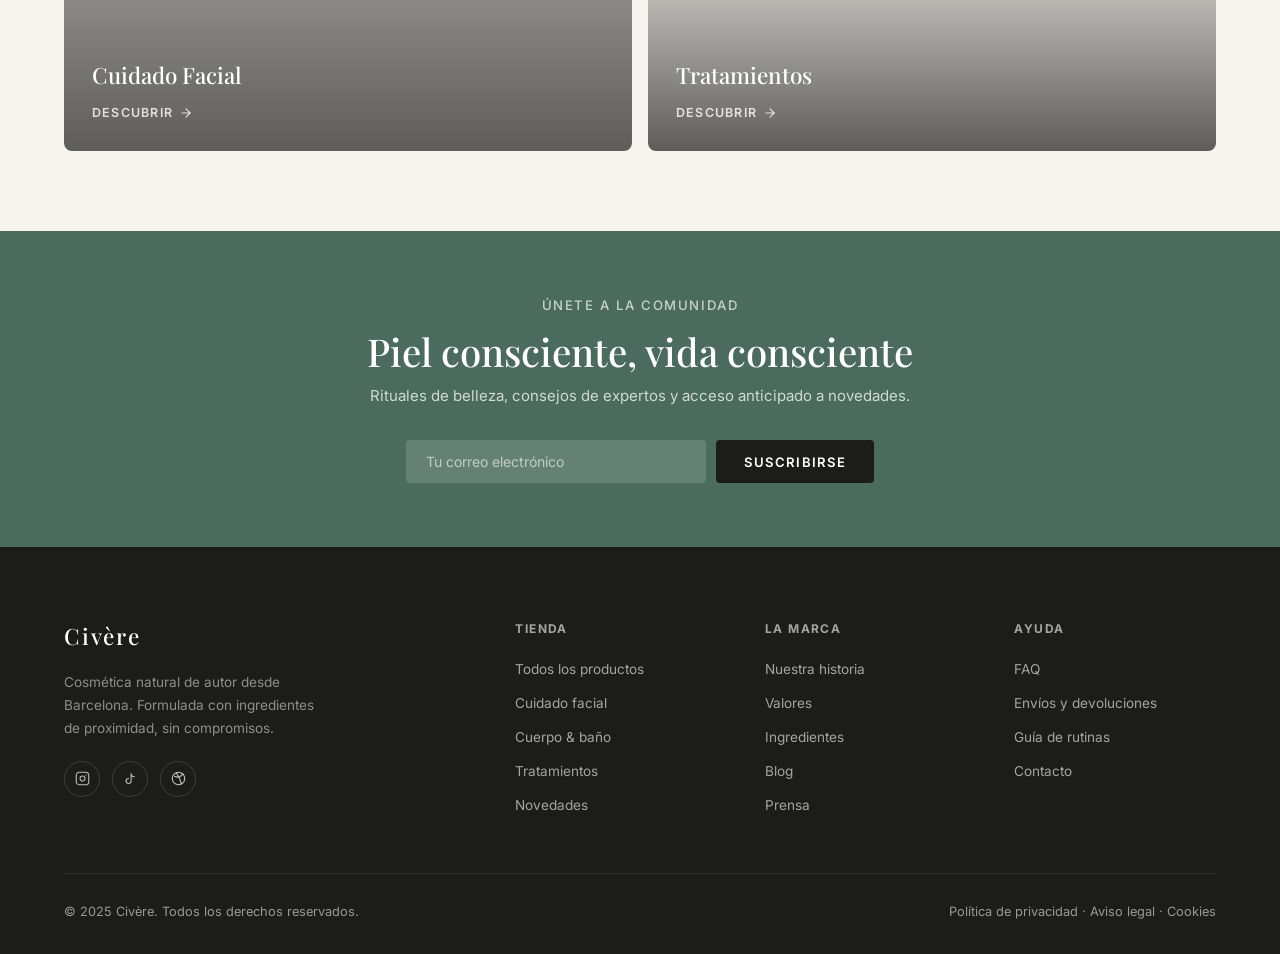
==== commit 9daf1bb6: "fix: hero imagen premium + accesibilidad + márgenes grid - Hero: nueva imagen skincare (photo-159646" ====
--- a/index.html
+++ b/index.html
@@ -9,66 +9,95 @@
 </head>
 <body>
 
+<!-- Skip link accesibilidad -->
+<a href="#main" class="skip-link">Saltar al contenido principal</a>
+
 <!-- ================= NAV ================= -->
-<nav class="nav">
+<nav class="nav" aria-label="Navegación principal">
   <div class="container nav__inner">
-    <a href="index.html" class="nav__logo">Civ<span>è</span>re</a>
-    <div class="nav__links">
-      <a href="index.html">Inicio</a>
-      <a href="catalogo.html">Tienda</a>
-      <a href="nosotros.html">Nosotras</a>
+    <a href="index.html" class="nav__logo" aria-label="Civère — volver a inicio">Civ<span>è</span>re</a>
+    <div class="nav__links" role="list">
+      <a href="index.html" role="listitem">Inicio</a>
+      <a href="catalogo.html" role="listitem">Tienda</a>
+      <a href="nosotros.html" role="listitem">Nosotras</a>
     </div>
     <div class="nav__right">
-      <a href="carrito.html" class="nav__cart" aria-label="Carrito">
-        <svg viewBox="0 0 24 24"><path d="M6 2L3 6v14a2 2 0 0 0 2 2h14a2 2 0 0 0 2-2V6l-3-4z"/><line x1="3" y1="6" x2="21" y2="6"/><path d="M16 10a4 4 0 0 1-8 0"/></svg>
-        <span class="cart-count is-hidden">0</span>
+      <a href="carrito.html" class="nav__cart" aria-label="Ver carrito de compra">
+        <svg viewBox="0 0 24 24" fill="none" stroke="currentColor" stroke-width="1.5" stroke-linecap="round" stroke-linejoin="round" aria-hidden="true" focusable="false"><path d="M6 2L3 6v14a2 2 0 0 0 2 2h14a2 2 0 0 0 2-2V6l-3-4z"/><line x1="3" y1="6" x2="21" y2="6"/><path d="M16 10a4 4 0 0 1-8 0"/></svg>
+        <span class="cart-count is-hidden" aria-live="polite" aria-label="artículos en el carrito">0</span>
       </a>
-      <button class="nav__ham" aria-label="Menú">
-        <span></span><span></span><span></span>
+      <button class="nav__ham" aria-label="Abrir menú" aria-expanded="false" aria-controls="nav-links">
+        <span aria-hidden="true"></span><span aria-hidden="true"></span><span aria-hidden="true"></span>
       </button>
     </div>
   </div>
 </nav>
 
+<main id="main">
+
 <!-- ================= HERO ================= -->
-<section class="hero">
-  <div class="hero__bg"></div>
-  <div class="hero__content">
-    <p class="t-sub hero__eyebrow">Barcelona · Desde 2019</p>
-    <h1 class="t-display hero__title">La piel que<br><em>siempre quisiste</em></h1>
-    <p class="hero__copy">Fórmulas limpias elaboradas con ingredientes vegetales de proximidad. Sin parabenos, sin sulfatos, sin compromisos con tu piel.</p>
-    <div class="hero__ctas">
-      <a href="catalogo.html" class="btn btn--sage">Explorar la tienda</a>
-      <a href="nosotros.html" class="btn btn--outline">Nuestra historia</a>
+<section class="hero" aria-labelledby="hero-heading">
+  <div class="hero__bg" role="img" aria-label="Sérum y cremas de Civère sobre superficie de mármol blanco"></div>
+  <div class="hero__inner container">
+    <div class="hero__content">
+      <p class="t-sub hero__eyebrow">Barcelona · Desde 2019</p>
+      <h1 class="t-display hero__title" id="hero-heading">
+        La piel que<br><em>siempre quisiste</em>
+      </h1>
+      <p class="hero__copy">Fórmulas limpias con ingredientes vegetales de proximidad. Sin parabenos, sin sulfatos, sin compromisos.</p>
+      <div class="hero__ctas">
+        <a href="catalogo.html" class="btn btn--sage">Explorar la tienda</a>
+        <a href="nosotros.html" class="btn btn--outline">Nuestra historia</a>
+      </div>
+      <div class="hero__proof" aria-label="Métricas de la marca">
+        <div class="hero__proof-item">
+          <span class="hero__proof-num">12.000+</span>
+          <span class="hero__proof-label">clientas</span>
+        </div>
+        <div class="hero__proof-sep" aria-hidden="true"></div>
+        <div class="hero__proof-item">
+          <span class="hero__proof-num">4,9<span aria-hidden="true">★</span></span>
+          <span class="hero__proof-label"><span class="sr-only">estrellas de</span> valoración</span>
+        </div>
+        <div class="hero__proof-sep" aria-hidden="true"></div>
+        <div class="hero__proof-item">
+          <span class="hero__proof-num">Envío</span>
+          <span class="hero__proof-label">gratis +50 €</span>
+        </div>
+      </div>
     </div>
   </div>
 </section>
 
 <!-- ================= BESTSELLERS ================= -->
-<section class="section">
+<section class="section" aria-labelledby="bestsellers-heading">
   <div class="container">
     <div class="section-header">
-      <p class="t-sub">Más vendidos</p>
-      <h2 class="t-heading">Los favoritos de nuestra comunidad</h2>
-      <p>Productos desarrollados con dermatólogos y amados por miles de pieles.</p>
-    </div>
-    <div class="product-grid">
-
-      <!-- P1 -->
-      <article class="product-card" data-cat="facial">
+      <p class="t-sub" aria-hidden="true">Más vendidos</p>
+      <h2 class="t-heading" id="bestsellers-heading">Los favoritos de nuestra comunidad</h2>
+      <p>Desarrollados con dermatólogos y amados por miles de pieles.</p>
+    </div>
+
+    <div class="product-grid" role="list" aria-label="Productos más vendidos">
+
+      <article class="product-card" data-cat="facial" role="listitem">
         <div class="product-card__img-wrap">
-          <img src="https://images.unsplash.com/photo-1620916566398-39f1143ab7be?w=600&q=80" alt="Sérum Rosehip Glow" loading="lazy">
-          <span class="product-card__badge">Best-seller</span>
+          <img
+            src="https://images.unsplash.com/photo-1620916566398-39f1143ab7be?w=600&q=80&auto=format"
+            alt="Sérum Rosehip Glow — frasco de vidrio ámbar con cuentagotas"
+            width="600" height="800" loading="eager">
+          <span class="product-card__badge" aria-label="Etiqueta: Best-seller">Best-seller</span>
           <div class="product-card__actions">
             <button class="btn btn--sage btn--full btn-quick-add"
               data-id="p1" data-name="Sérum Rosehip Glow" data-price="68" data-cat="Facial"
-              data-img="https://images.unsplash.com/photo-1620916566398-39f1143ab7be?w=600&q=80">
+              data-img="https://images.unsplash.com/photo-1620916566398-39f1143ab7be?w=600&q=80&auto=format"
+              aria-label="Añadir Sérum Rosehip Glow al carrito por 68 €">
               Añadir al carrito
             </button>
           </div>
         </div>
         <div class="product-card__body">
-          <p class="product-card__cat">Facial</p>
+          <p class="product-card__cat" aria-label="Categoría: Facial">Facial</p>
           <h3 class="product-card__name"><a href="producto.html">Sérum Rosehip Glow</a></h3>
           <div class="product-card__price-row">
             <span class="product-card__price">68,00 €</span>
@@ -76,43 +105,49 @@
         </div>
       </article>
 
-      <!-- P2 -->
-      <article class="product-card" data-cat="facial">
+      <article class="product-card" data-cat="facial" role="listitem">
         <div class="product-card__img-wrap">
-          <img src="https://images.unsplash.com/photo-1556228720-195a672e8a03?w=600&q=80" alt="Crema Aloe Shield" loading="lazy">
+          <img
+            src="https://images.unsplash.com/photo-1556228720-195a672e8a03?w=600&q=80&auto=format"
+            alt="Crema Hidratante Aloe Shield — tarro de cristal blanco con tapa dorada"
+            width="600" height="800" loading="eager">
           <div class="product-card__actions">
             <button class="btn btn--sage btn--full btn-quick-add"
               data-id="p2" data-name="Crema Aloe Shield" data-price="45" data-cat="Facial"
-              data-img="https://images.unsplash.com/photo-1556228720-195a672e8a03?w=600&q=80">
+              data-img="https://images.unsplash.com/photo-1556228720-195a672e8a03?w=600&q=80&auto=format"
+              aria-label="Añadir Crema Aloe Shield al carrito por 45 €">
               Añadir al carrito
             </button>
           </div>
         </div>
         <div class="product-card__body">
-          <p class="product-card__cat">Facial</p>
+          <p class="product-card__cat" aria-label="Categoría: Facial">Facial</p>
           <h3 class="product-card__name"><a href="producto.html">Crema Hidratante Aloe Shield</a></h3>
           <div class="product-card__price-row">
             <span class="product-card__price">45,00 €</span>
-            <span class="product-card__price-old">58,00 €</span>
+            <span class="product-card__price-old" aria-label="Precio original: 58 euros">58,00 €</span>
           </div>
         </div>
       </article>
 
-      <!-- P3 -->
-      <article class="product-card" data-cat="corporal">
+      <article class="product-card" data-cat="corporal" role="listitem">
         <div class="product-card__img-wrap">
-          <img src="https://images.unsplash.com/photo-1608248597279-f99d160bfcbc?w=600&q=80" alt="Aceite Argan Ritual" loading="lazy">
-          <span class="product-card__badge product-card__badge--new">Nuevo</span>
+          <img
+            src="https://images.unsplash.com/photo-1608248597279-f99d160bfcbc?w=600&q=80&auto=format"
+            alt="Aceite Corporal Argan Ritual — frasco de vidrio oscuro con pipeta"
+            width="600" height="800" loading="eager">
+          <span class="product-card__badge product-card__badge--new" aria-label="Etiqueta: Nuevo">Nuevo</span>
           <div class="product-card__actions">
             <button class="btn btn--sage btn--full btn-quick-add"
               data-id="p3" data-name="Aceite Argan Ritual" data-price="55" data-cat="Corporal"
-              data-img="https://images.unsplash.com/photo-1608248597279-f99d160bfcbc?w=600&q=80">
+              data-img="https://images.unsplash.com/photo-1608248597279-f99d160bfcbc?w=600&q=80&auto=format"
+              aria-label="Añadir Aceite Argan Ritual al carrito por 55 €">
               Añadir al carrito
             </button>
           </div>
         </div>
         <div class="product-card__body">
-          <p class="product-card__cat">Corporal</p>
+          <p class="product-card__cat" aria-label="Categoría: Corporal">Corporal</p>
           <h3 class="product-card__name"><a href="producto.html">Aceite Corporal Argan Ritual</a></h3>
           <div class="product-card__price-row">
             <span class="product-card__price">55,00 €</span>
@@ -121,45 +156,46 @@
       </article>
 
     </div>
-    <div style="text-align:center;margin-top:44px;">
+
+    <div style="text-align:center;margin-top:48px;">
       <a href="catalogo.html" class="btn btn--ghost">Ver todos los productos</a>
     </div>
   </div>
 </section>
 
 <!-- ================= PILLARS ================= -->
-<section class="section pillars">
+<section class="section pillars" aria-labelledby="pillars-heading">
   <div class="container">
     <div class="section-header">
-      <p class="t-sub">Por qué Civère</p>
-      <h2 class="t-heading">Formulado con convicción</h2>
+      <p class="t-sub" aria-hidden="true">Por qué Civère</p>
+      <h2 class="t-heading" id="pillars-heading">Formulado con convicción</h2>
       <p>No seguimos tendencias. Seguimos a la ciencia y a la naturaleza.</p>
     </div>
     <div class="pillars-grid">
       <div class="pillar">
-        <div class="pillar__icon">
-          <svg viewBox="0 0 24 24"><path d="M12 22s8-4 8-10V5l-8-3-8 3v7c0 6 8 10 8 10z"/></svg>
+        <div class="pillar__icon" aria-hidden="true">
+          <svg viewBox="0 0 24 24" fill="none" stroke="currentColor" stroke-width="1.5" stroke-linecap="round" stroke-linejoin="round"><path d="M12 22s8-4 8-10V5l-8-3-8 3v7c0 6 8 10 8 10z"/></svg>
         </div>
         <h3>Sin ingredientes tóxicos</h3>
         <p>Cero parabenos, sulfatos, siliconas ni colorantes artificiales. Lista INCI 100% limpia, siempre.</p>
       </div>
       <div class="pillar">
-        <div class="pillar__icon">
-          <svg viewBox="0 0 24 24"><path d="M12 2a10 10 0 1 0 0 20A10 10 0 0 0 12 2z"/><path d="M12 8v4l3 3"/></svg>
+        <div class="pillar__icon" aria-hidden="true">
+          <svg viewBox="0 0 24 24" fill="none" stroke="currentColor" stroke-width="1.5" stroke-linecap="round" stroke-linejoin="round"><circle cx="12" cy="12" r="10"/><path d="M2 12h20M12 2a15.3 15.3 0 0 1 4 10 15.3 15.3 0 0 1-4 10 15.3 15.3 0 0 1-4-10 15.3 15.3 0 0 1 4-10z"/></svg>
         </div>
         <h3>Ingredientes de proximidad</h3>
         <p>Proveedores de Cataluña y el Mediterráneo. Menos huella, más calidad y trazabilidad total.</p>
       </div>
       <div class="pillar">
-        <div class="pillar__icon">
-          <svg viewBox="0 0 24 24"><path d="M20.84 4.61a5.5 5.5 0 0 0-7.78 0L12 5.67l-1.06-1.06a5.5 5.5 0 0 0-7.78 7.78l1.06 1.06L12 21.23l7.78-7.78 1.06-1.06a5.5 5.5 0 0 0 0-7.78z"/></svg>
+        <div class="pillar__icon" aria-hidden="true">
+          <svg viewBox="0 0 24 24" fill="none" stroke="currentColor" stroke-width="1.5" stroke-linecap="round" stroke-linejoin="round"><path d="M20.84 4.61a5.5 5.5 0 0 0-7.78 0L12 5.67l-1.06-1.06a5.5 5.5 0 0 0-7.78 7.78l1.06 1.06L12 21.23l7.78-7.78 1.06-1.06a5.5 5.5 0 0 0 0-7.78z"/></svg>
         </div>
         <h3>Probado por dermatólogos</h3>
         <p>Cada fórmula supera tests de eficacia e hipoalergenicidad antes de llegar a tus manos.</p>
       </div>
       <div class="pillar">
-        <div class="pillar__icon">
-          <svg viewBox="0 0 24 24"><circle cx="12" cy="12" r="10"/><path d="M8 14s1.5 2 4 2 4-2 4-2"/><line x1="9" y1="9" x2="9.01" y2="9"/><line x1="15" y1="9" x2="15.01" y2="9"/></svg>
+        <div class="pillar__icon" aria-hidden="true">
+          <svg viewBox="0 0 24 24" fill="none" stroke="currentColor" stroke-width="1.5" stroke-linecap="round" stroke-linejoin="round"><circle cx="12" cy="12" r="10"/><path d="M8 14s1.5 2 4 2 4-2 4-2"/><line x1="9" y1="9" x2="9.01" y2="9"/><line x1="15" y1="9" x2="15.01" y2="9"/></svg>
         </div>
         <h3>No testado en animales</h3>
         <p>Cruelty-free certificado. Porque la ética no se negocia.</p>
@@ -169,37 +205,37 @@
 </section>
 
 <!-- ================= CATEGORIES ================= -->
-<section class="section">
+<section class="section" aria-labelledby="cats-heading">
   <div class="container">
     <div class="section-header">
-      <p class="t-sub">Explora</p>
-      <h2 class="t-heading">Encuentra tu rutina</h2>
+      <p class="t-sub" aria-hidden="true">Explora</p>
+      <h2 class="t-heading" id="cats-heading">Encuentra tu rutina</h2>
     </div>
     <div class="cat-banner-grid">
-      <a href="catalogo.html" class="cat-banner">
-        <div class="cat-banner__bg" style="background-image:url('https://images.unsplash.com/photo-1570194065650-d99fb4bedf0a?w=900&q=85')"></div>
+      <a href="catalogo.html" class="cat-banner" aria-label="Ver productos de Cuidado Facial">
+        <div class="cat-banner__bg" style="background-image:url('https://images.unsplash.com/photo-1570194065650-d99fb4bedf0a?w=900&q=85&auto=format')" aria-hidden="true"></div>
         <div class="cat-banner__content">
           <span class="cat-banner__label">Cuidado Facial</span>
-          <span class="cat-banner__link">Descubrir
-            <svg viewBox="0 0 24 24"><line x1="5" y1="12" x2="19" y2="12"/><polyline points="12 5 19 12 12 19"/></svg>
+          <span class="cat-banner__link" aria-hidden="true">Descubrir
+            <svg viewBox="0 0 24 24" fill="none" stroke="currentColor" stroke-width="2" stroke-linecap="round" stroke-linejoin="round"><line x1="5" y1="12" x2="19" y2="12"/><polyline points="12 5 19 12 12 19"/></svg>
           </span>
         </div>
       </a>
-      <a href="catalogo.html" class="cat-banner">
-        <div class="cat-banner__bg" style="background-image:url('https://images.unsplash.com/photo-1519415510236-718bdfcd89c8?w=700&q=80')"></div>
+      <a href="catalogo.html" class="cat-banner" aria-label="Ver productos de Cuerpo y Baño">
+        <div class="cat-banner__bg" style="background-image:url('https://images.unsplash.com/photo-1519415510236-718bdfcd89c8?w=700&q=80&auto=format')" aria-hidden="true"></div>
         <div class="cat-banner__content">
-          <span class="cat-banner__label">Cuerpo & Baño</span>
-          <span class="cat-banner__link">Descubrir
-            <svg viewBox="0 0 24 24"><line x1="5" y1="12" x2="19" y2="12"/><polyline points="12 5 19 12 12 19"/></svg>
+          <span class="cat-banner__label">Cuerpo &amp; Baño</span>
+          <span class="cat-banner__link" aria-hidden="true">Descubrir
+            <svg viewBox="0 0 24 24" fill="none" stroke="currentColor" stroke-width="2" stroke-linecap="round" stroke-linejoin="round"><line x1="5" y1="12" x2="19" y2="12"/><polyline points="12 5 19 12 12 19"/></svg>
           </span>
         </div>
       </a>
-      <a href="catalogo.html" class="cat-banner">
-        <div class="cat-banner__bg" style="background-image:url('https://images.unsplash.com/photo-1512290923902-8a9f81dc236c?w=700&q=80')"></div>
+      <a href="catalogo.html" class="cat-banner" aria-label="Ver productos de Tratamientos">
+        <div class="cat-banner__bg" style="background-image:url('https://images.unsplash.com/photo-1512290923902-8a9f81dc236c?w=700&q=80&auto=format')" aria-hidden="true"></div>
         <div class="cat-banner__content">
           <span class="cat-banner__label">Tratamientos</span>
-          <span class="cat-banner__link">Descubrir
-            <svg viewBox="0 0 24 24"><line x1="5" y1="12" x2="19" y2="12"/><polyline points="12 5 19 12 12 19"/></svg>
+          <span class="cat-banner__link" aria-hidden="true">Descubrir
+            <svg viewBox="0 0 24 24" fill="none" stroke="currentColor" stroke-width="2" stroke-linecap="round" stroke-linejoin="round"><line x1="5" y1="12" x2="19" y2="12"/><polyline points="12 5 19 12 12 19"/></svg>
           </span>
         </div>
       </a>
@@ -208,48 +244,51 @@
 </section>
 
 <!-- ================= NEWSLETTER ================= -->
-<section class="newsletter">
-  <div class="container">
-    <p class="t-sub">Únete a la comunidad</p>
-    <h2 class="t-heading">Piel consciente, vida consciente</h2>
+<section class="newsletter" aria-labelledby="nl-heading">
+  <div class="container">
+    <p class="t-sub" aria-hidden="true">Únete a la comunidad</p>
+    <h2 class="t-heading" id="nl-heading">Piel consciente, vida consciente</h2>
     <p>Rituales de belleza, consejos de expertos y acceso anticipado a novedades.</p>
-    <form class="newsletter-form" onsubmit="event.preventDefault(); showToast('¡Suscripción confirmada!')">
-      <input type="email" placeholder="Tu correo electrónico" required>
+    <form class="newsletter-form" onsubmit="event.preventDefault(); showToast('¡Suscripción confirmada! Revisa tu correo.')" aria-label="Formulario de suscripción al boletín">
+      <label for="nl-email" class="sr-only">Correo electrónico</label>
+      <input id="nl-email" type="email" placeholder="Tu correo electrónico" required autocomplete="email">
       <button type="submit" class="btn btn--dark">Suscribirse</button>
     </form>
   </div>
 </section>
 
+</main><!-- /main -->
+
 <!-- ================= FOOTER ================= -->
-<footer class="footer">
+<footer class="footer" aria-label="Pie de página">
   <div class="container">
     <div class="footer__grid">
       <div class="footer__brand">
-        <a href="index.html" class="nav__logo">Civère</a>
+        <a href="index.html" class="nav__logo" style="color:#fff">Civère</a>
         <p>Cosmética natural de autor desde Barcelona. Formulada con ingredientes de proximidad, sin compromisos.</p>
         <div class="footer__socials">
-          <a href="#" aria-label="Instagram">
-            <svg viewBox="0 0 24 24"><rect x="2" y="2" width="20" height="20" rx="5"/><path d="M16 11.37A4 4 0 1 1 12.63 8 4 4 0 0 1 16 11.37z"/><line x1="17.5" y1="6.5" x2="17.51" y2="6.5"/></svg>
+          <a href="https://instagram.com" aria-label="Civère en Instagram" rel="noopener noreferrer" target="_blank">
+            <svg viewBox="0 0 24 24" fill="none" stroke="currentColor" stroke-width="1.8" stroke-linecap="round" stroke-linejoin="round" aria-hidden="true"><rect x="2" y="2" width="20" height="20" rx="5"/><path d="M16 11.37A4 4 0 1 1 12.63 8 4 4 0 0 1 16 11.37z"/><line x1="17.5" y1="6.5" x2="17.51" y2="6.5"/></svg>
           </a>
-          <a href="#" aria-label="TikTok">
-            <svg viewBox="0 0 24 24"><path d="M9 12a4 4 0 1 0 4 4V4a5 5 0 0 0 5 5"/></svg>
+          <a href="https://tiktok.com" aria-label="Civère en TikTok" rel="noopener noreferrer" target="_blank">
+            <svg viewBox="0 0 24 24" fill="none" stroke="currentColor" stroke-width="1.8" stroke-linecap="round" stroke-linejoin="round" aria-hidden="true"><path d="M9 12a4 4 0 1 0 4 4V4a5 5 0 0 0 5 5"/></svg>
           </a>
-          <a href="#" aria-label="Pinterest">
-            <svg viewBox="0 0 24 24"><path d="M12 2a10 10 0 1 0 0 20A10 10 0 0 0 12 2z"/><path d="M8.56 2.75c4.37 6.03 6.02 9.42 8.03 17.72m2.54-15.38c-3.72 4.35-8.94 5.66-13.46 3.29"/></svg>
+          <a href="https://pinterest.com" aria-label="Civère en Pinterest" rel="noopener noreferrer" target="_blank">
+            <svg viewBox="0 0 24 24" fill="none" stroke="currentColor" stroke-width="1.8" stroke-linecap="round" stroke-linejoin="round" aria-hidden="true"><circle cx="12" cy="12" r="10"/><path d="M8.56 2.75c4.37 6.03 6.02 9.42 8.03 17.72m2.54-15.38c-3.72 4.35-8.94 5.66-13.46 3.29"/></svg>
           </a>
         </div>
       </div>
-      <div class="footer__col">
+      <nav class="footer__col" aria-label="Tienda">
         <h4>Tienda</h4>
         <ul>
           <li><a href="catalogo.html">Todos los productos</a></li>
           <li><a href="catalogo.html">Cuidado facial</a></li>
-          <li><a href="catalogo.html">Cuerpo & baño</a></li>
+          <li><a href="catalogo.html">Cuerpo &amp; baño</a></li>
           <li><a href="catalogo.html">Tratamientos</a></li>
           <li><a href="catalogo.html">Novedades</a></li>
         </ul>
-      </div>
-      <div class="footer__col">
+      </nav>
+      <nav class="footer__col" aria-label="La marca">
         <h4>La marca</h4>
         <ul>
           <li><a href="nosotros.html">Nuestra historia</a></li>
@@ -258,8 +297,8 @@
           <li><a href="#">Blog</a></li>
           <li><a href="#">Prensa</a></li>
         </ul>
-      </div>
-      <div class="footer__col">
+      </nav>
+      <nav class="footer__col" aria-label="Ayuda">
         <h4>Ayuda</h4>
         <ul>
           <li><a href="#">FAQ</a></li>
@@ -267,16 +306,16 @@
           <li><a href="#">Guía de rutinas</a></li>
           <li><a href="#">Contacto</a></li>
         </ul>
-      </div>
+      </nav>
     </div>
     <div class="footer__bottom">
       <p>© 2025 Civère. Todos los derechos reservados.</p>
-      <p>Política de privacidad · Aviso legal · Cookies</p>
+      <p><a href="#" style="color:inherit">Política de privacidad</a> · <a href="#" style="color:inherit">Aviso legal</a> · <a href="#" style="color:inherit">Cookies</a></p>
     </div>
   </div>
 </footer>
 
-<div class="toast"></div>
+<div class="toast" role="status" aria-live="polite" aria-atomic="true"></div>
 <script src="assets/js/main.js"></script>
 </body>
 </html>
--- a/assets/css/styles.css
+++ b/assets/css/styles.css
@@ -27,6 +27,19 @@
   --nav-h: 68px;
 }
 
+/* ---- Accessibility helpers ---- */
+.skip-link {
+  position: absolute; top: -100%; left: 16px; z-index: 9999;
+  background: var(--charcoal); color: #fff; padding: 10px 20px;
+  border-radius: var(--r-sm); font-size: 0.85rem; font-weight: 600;
+  transition: top .2s;
+}
+.skip-link:focus { top: 8px; }
+.sr-only {
+  position: absolute; width: 1px; height: 1px; padding: 0; margin: -1px;
+  overflow: hidden; clip: rect(0,0,0,0); white-space: nowrap; border: 0;
+}
+
 /* ---- Reset ---- */
 *, *::before, *::after { box-sizing: border-box; margin: 0; padding: 0; }
 html { scroll-behavior: smooth; }
@@ -113,28 +126,46 @@
    ============================================================ */
 .hero {
   position: relative; overflow: hidden;
-  height: 92vh; min-height: 560px;
+  height: 92vh; min-height: 580px;
   margin-top: var(--nav-h);
-  display: flex; align-items: flex-end;
 }
 .hero__bg {
   position: absolute; inset: 0;
   background-image:
-    linear-gradient(to right, rgba(28,28,26,.55) 0%, rgba(28,28,26,.1) 60%),
-    url('https://images.unsplash.com/photo-1617817849527-f0a7c48b5b74?w=1800&q=85');
-  background-size: cover; background-position: center 30%;
-}
-.hero__content {
+    linear-gradient(105deg, rgba(20,18,16,.72) 0%, rgba(20,18,16,.42) 45%, rgba(20,18,16,.1) 75%),
+    url('https://images.unsplash.com/photo-1596462502278-27bfdc403348?w=1800&q=85&auto=format');
+  background-size: cover; background-position: center 20%;
+}
+/* Fallback color while image loads */
+.hero__bg::before {
+  content: ''; position: absolute; inset: 0;
+  background: linear-gradient(135deg, #2a2520 0%, #1c1c1a 100%);
+  z-index: -1;
+}
+.hero__inner {
   position: relative; z-index: 1;
-  padding: 0 24px 80px;
-  max-width: 640px;
-  margin: 0 auto 0 calc((100vw - 1200px) / 2);
-}
-.hero__eyebrow { color: rgba(255,255,255,.7); margin-bottom: 16px; }
-.hero__title { color: #fff; margin-bottom: 20px; }
-.hero__title em { color: var(--sand); }
-.hero__copy { font-size: 1rem; color: rgba(255,255,255,.8); max-width: 480px; margin-bottom: 36px; line-height: 1.7; }
-.hero__ctas { display: flex; gap: 12px; flex-wrap: wrap; }
+  height: 100%; display: flex; align-items: flex-end;
+  padding-bottom: 80px;
+}
+.hero__content { max-width: 600px; }
+.hero__eyebrow { color: rgba(255,255,255,.75); margin-bottom: 18px; }
+.hero__title { color: #fff; margin-bottom: 22px; }
+.hero__title em { color: var(--sand); font-size: 1.08em; }
+.hero__copy { font-size: 1.02rem; color: rgba(255,255,255,.82); max-width: 460px; margin-bottom: 32px; line-height: 1.75; }
+.hero__ctas { display: flex; gap: 12px; flex-wrap: wrap; margin-bottom: 44px; }
+
+/* Stats / social proof */
+.hero__proof {
+  display: flex; align-items: center; gap: 20px;
+  padding-top: 28px; border-top: 1px solid rgba(255,255,255,.18);
+}
+.hero__proof-item { display: flex; flex-direction: column; gap: 2px; }
+.hero__proof-num {
+  font-family: var(--serif); font-size: 1.25rem; font-weight: 500;
+  color: #fff; line-height: 1;
+}
+.hero__proof-label { font-size: 0.72rem; color: rgba(255,255,255,.65); letter-spacing: .06em; text-transform: uppercase; }
+.hero__proof-sep { width: 1px; height: 36px; background: rgba(255,255,255,.2); flex-shrink: 0; }
 
 /* ============================================================
    BUTTONS
@@ -160,7 +191,7 @@
 /* ============================================================
    SECTION HEADER
    ============================================================ */
-.section-header { text-align: center; margin-bottom: 56px; }
+.section-header { text-align: center; margin-bottom: 44px; }
 .section-header .t-sub { margin-bottom: 12px; }
 .section-header .t-heading { margin-bottom: 14px; }
 .section-header p { color: var(--ink-2); max-width: 480px; margin: 0 auto; }
@@ -171,7 +202,7 @@
 .product-grid {
   display: grid;
   grid-template-columns: repeat(auto-fill, minmax(260px, 1fr));
-  gap: 28px;
+  gap: 32px 24px;
 }
 .product-card { position: relative; }
 .product-card__img-wrap {
@@ -197,7 +228,7 @@
   transition: opacity .3s var(--ease), transform .3s var(--ease);
 }
 .product-card:hover .product-card__actions { opacity: 1; transform: translateY(0); }
-.product-card__body { padding: 16px 4px 0; }
+.product-card__body { padding: 14px 0 0; }
 .product-card__cat { font-size: 0.72rem; color: var(--ink-2); text-transform: uppercase; letter-spacing: .1em; margin-bottom: 5px; }
 .product-card__name { font-family: var(--serif); font-size: 1.05rem; font-weight: 500; margin-bottom: 8px; }
 .product-card__name a:hover { color: var(--sage); }
@@ -500,8 +531,10 @@
     z-index: 99;
   }
   .nav__links.is-open a { padding: 14px 0; border-bottom: 1px solid var(--line); font-size: 1rem; }
-  .hero { height: 80vh; }
-  .hero__content { margin: 0; padding: 0 24px 60px; }
+  .hero { height: 85vh; min-height: 520px; }
+  .hero__inner { padding-bottom: 56px; align-items: flex-end; }
+  .hero__proof { flex-wrap: wrap; gap: 14px; }
+  .hero__proof-sep { display: none; }
   .section { padding: 60px 0; }
   .section--lg { padding: 72px 0; }
   .cat-banner-grid { grid-template-columns: 1fr; }
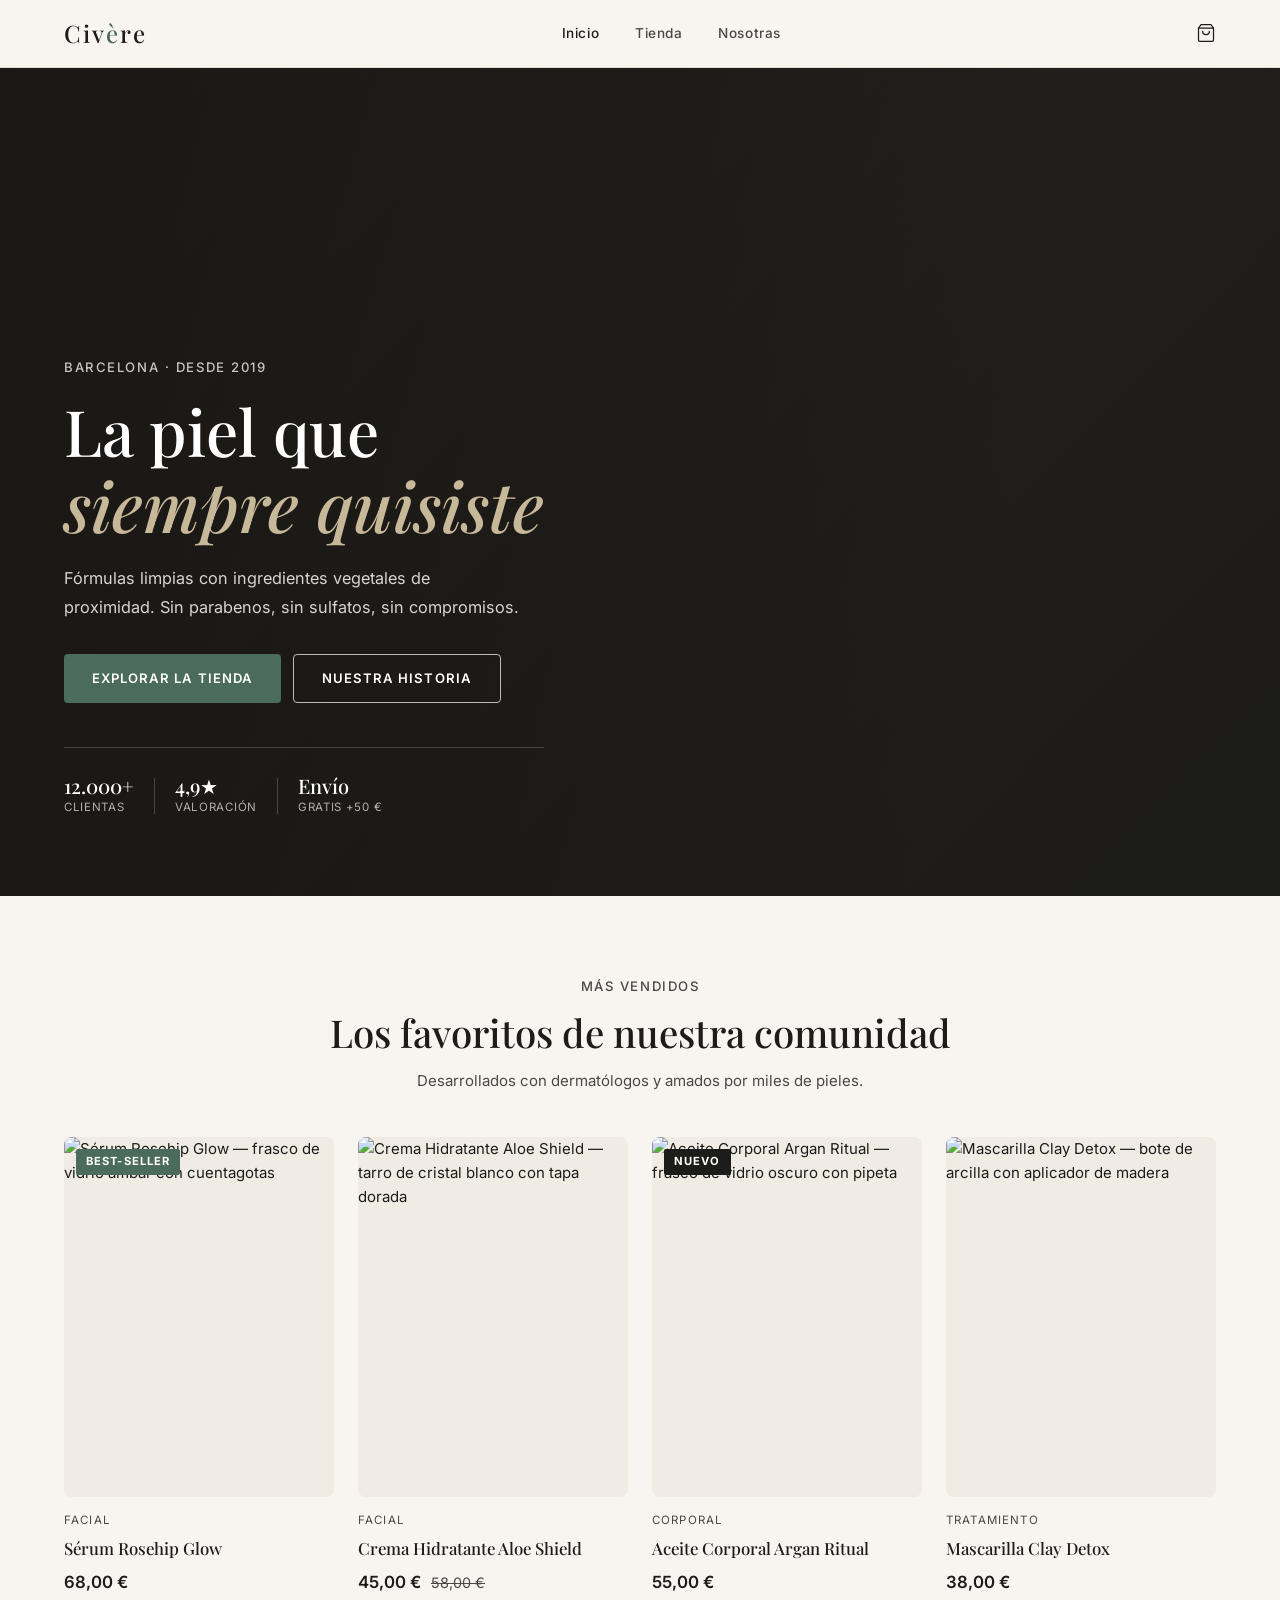
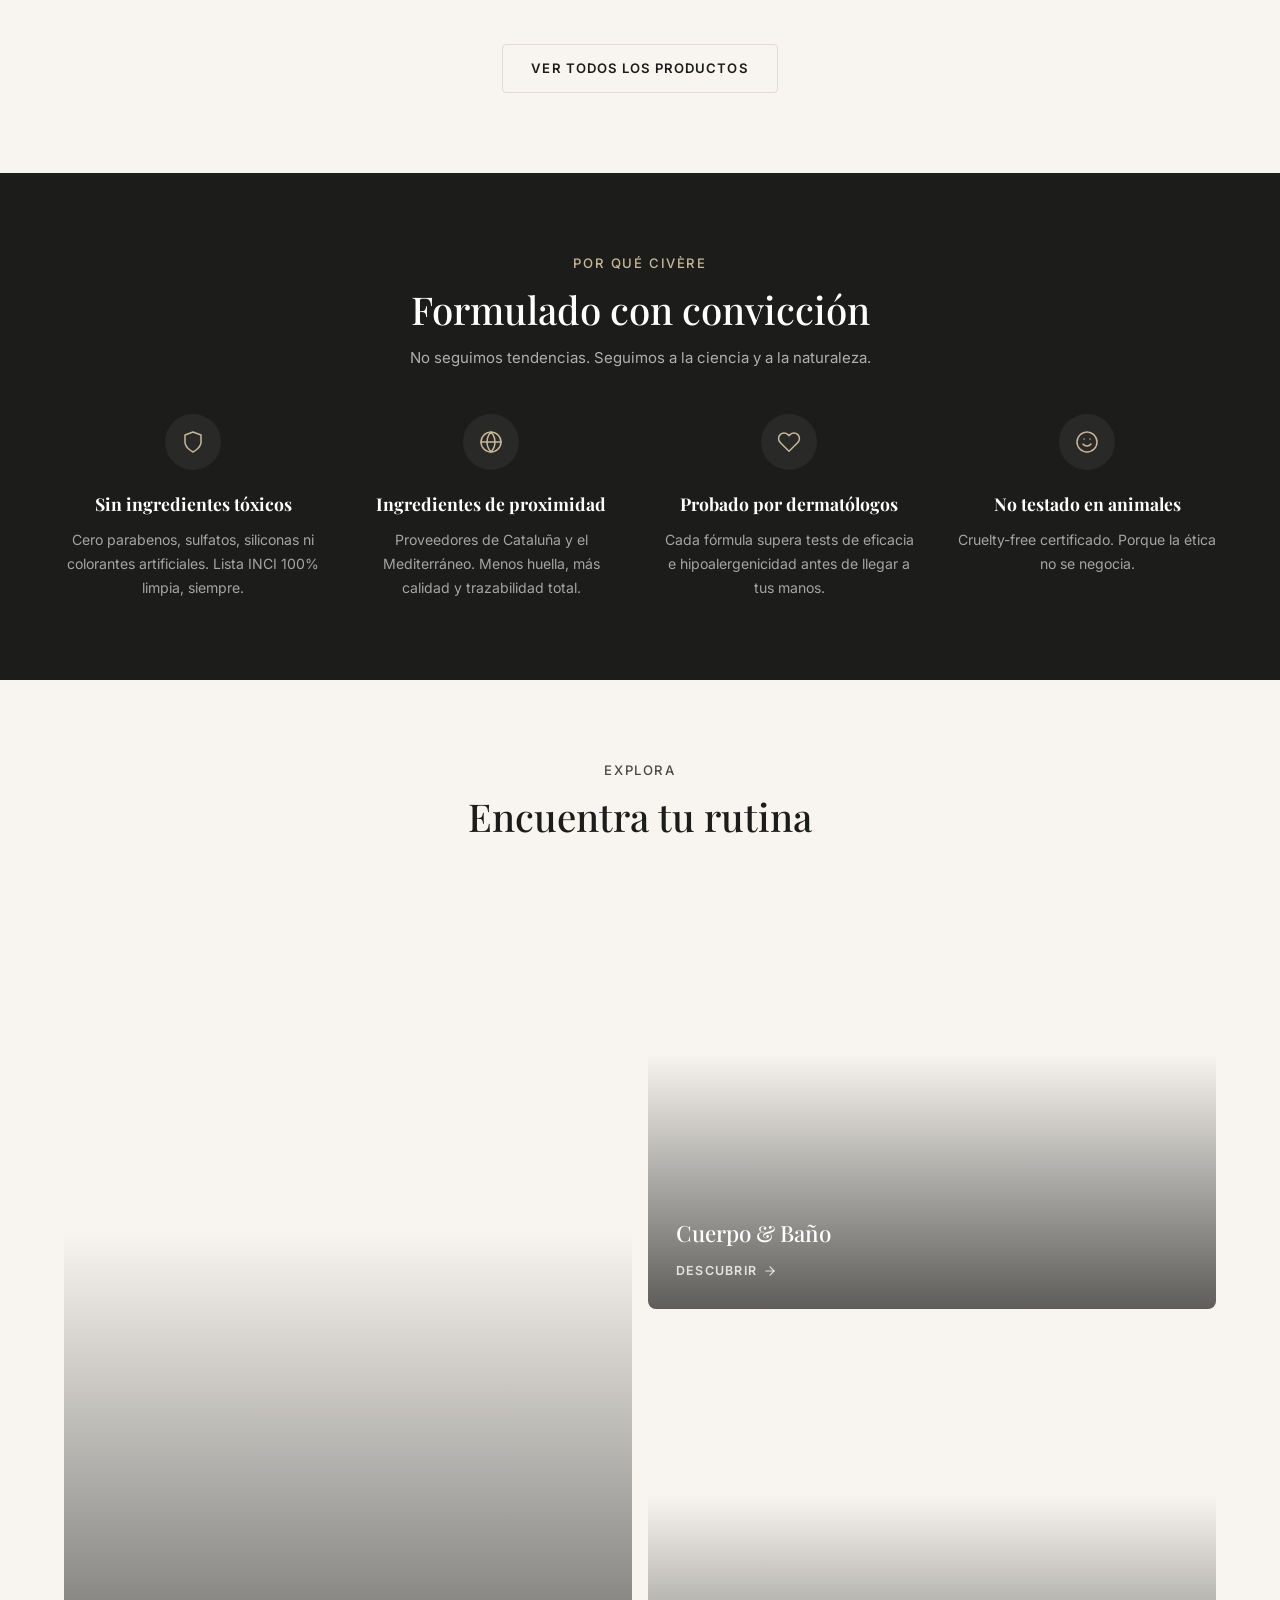
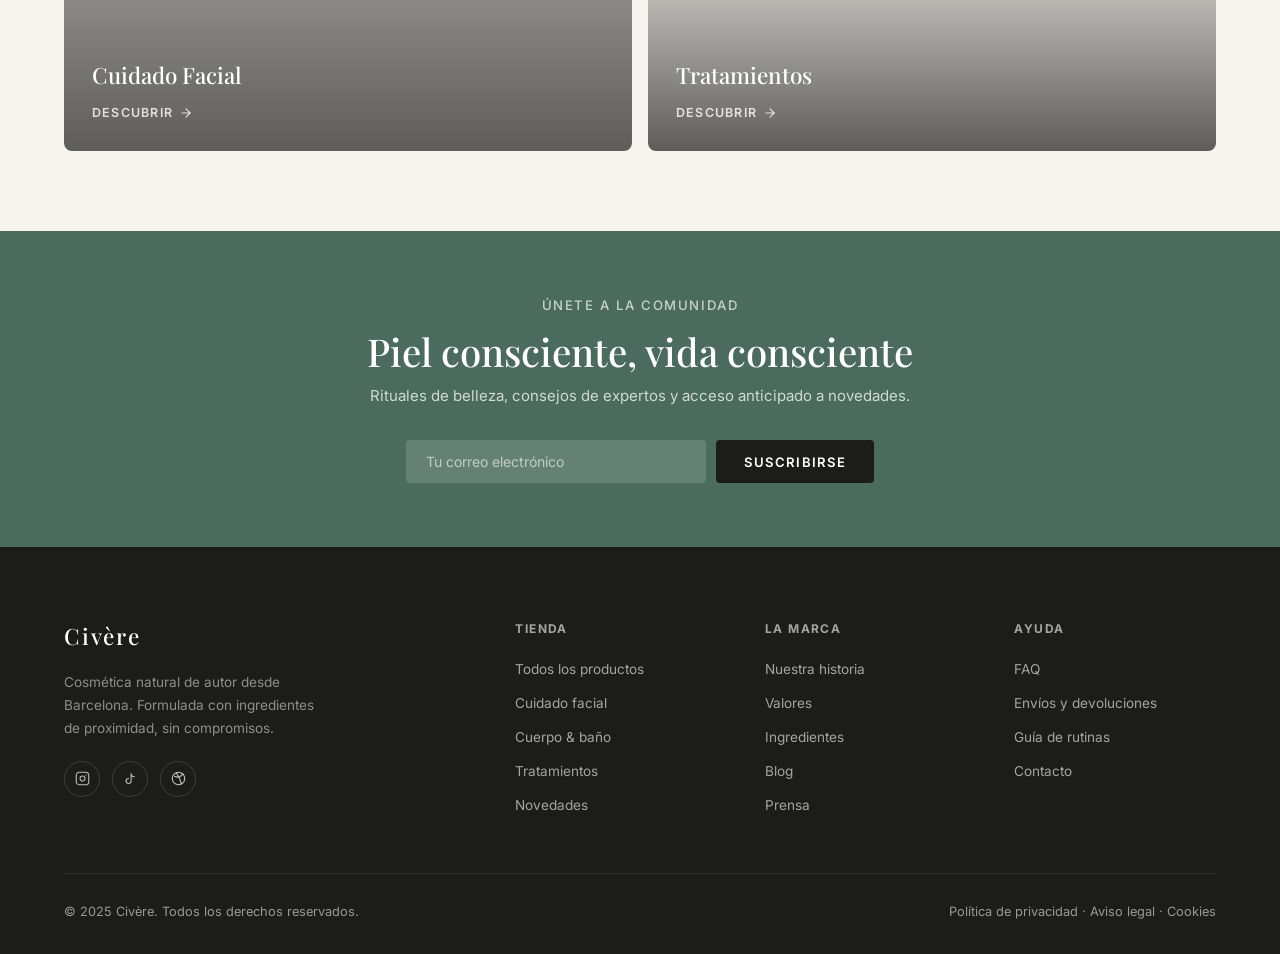
==== commit 704cfb00: "feat: add 4th bestseller card and fix grid centering Switch auto-fill to auto-fit so empty columns c" ====
--- a/index.html
+++ b/index.html
@@ -83,14 +83,14 @@
       <article class="product-card" data-cat="facial" role="listitem">
         <div class="product-card__img-wrap">
           <img
-            src="https://images.unsplash.com/photo-1620916566398-39f1143ab7be?w=600&q=80&auto=format"
+            src="https://images.unsplash.com/photo-1613803745799-ba6c10aace85?w=600&q=80&auto=format"
             alt="Sérum Rosehip Glow — frasco de vidrio ámbar con cuentagotas"
             width="600" height="800" loading="eager">
           <span class="product-card__badge" aria-label="Etiqueta: Best-seller">Best-seller</span>
           <div class="product-card__actions">
             <button class="btn btn--sage btn--full btn-quick-add"
               data-id="p1" data-name="Sérum Rosehip Glow" data-price="68" data-cat="Facial"
-              data-img="https://images.unsplash.com/photo-1620916566398-39f1143ab7be?w=600&q=80&auto=format"
+              data-img="https://images.unsplash.com/photo-1613803745799-ba6c10aace85?w=600&q=80&auto=format"
               aria-label="Añadir Sérum Rosehip Glow al carrito por 68 €">
               Añadir al carrito
             </button>
@@ -108,13 +108,13 @@
       <article class="product-card" data-cat="facial" role="listitem">
         <div class="product-card__img-wrap">
           <img
-            src="https://images.unsplash.com/photo-1556228720-195a672e8a03?w=600&q=80&auto=format"
+            src="https://images.unsplash.com/photo-1699885725100-18bfef4955d6?w=600&q=80&auto=format"
             alt="Crema Hidratante Aloe Shield — tarro de cristal blanco con tapa dorada"
             width="600" height="800" loading="eager">
           <div class="product-card__actions">
             <button class="btn btn--sage btn--full btn-quick-add"
               data-id="p2" data-name="Crema Aloe Shield" data-price="45" data-cat="Facial"
-              data-img="https://images.unsplash.com/photo-1556228720-195a672e8a03?w=600&q=80&auto=format"
+              data-img="https://images.unsplash.com/photo-1699885725100-18bfef4955d6?w=600&q=80&auto=format"
               aria-label="Añadir Crema Aloe Shield al carrito por 45 €">
               Añadir al carrito
             </button>
@@ -133,14 +133,14 @@
       <article class="product-card" data-cat="corporal" role="listitem">
         <div class="product-card__img-wrap">
           <img
-            src="https://images.unsplash.com/photo-1608248597279-f99d160bfcbc?w=600&q=80&auto=format"
+            src="https://images.unsplash.com/photo-1672062519474-1a4407fdf387?w=600&q=80&auto=format"
             alt="Aceite Corporal Argan Ritual — frasco de vidrio oscuro con pipeta"
             width="600" height="800" loading="eager">
           <span class="product-card__badge product-card__badge--new" aria-label="Etiqueta: Nuevo">Nuevo</span>
           <div class="product-card__actions">
             <button class="btn btn--sage btn--full btn-quick-add"
               data-id="p3" data-name="Aceite Argan Ritual" data-price="55" data-cat="Corporal"
-              data-img="https://images.unsplash.com/photo-1608248597279-f99d160bfcbc?w=600&q=80&auto=format"
+              data-img="https://images.unsplash.com/photo-1672062519474-1a4407fdf387?w=600&q=80&auto=format"
               aria-label="Añadir Aceite Argan Ritual al carrito por 55 €">
               Añadir al carrito
             </button>
@@ -151,6 +151,30 @@
           <h3 class="product-card__name"><a href="producto.html">Aceite Corporal Argan Ritual</a></h3>
           <div class="product-card__price-row">
             <span class="product-card__price">55,00 €</span>
+          </div>
+        </div>
+      </article>
+
+      <article class="product-card" data-cat="tratamiento" role="listitem">
+        <div class="product-card__img-wrap">
+          <img
+            src="https://images.unsplash.com/photo-1512290923902-8a9f81dc236c?w=600&q=80&auto=format"
+            alt="Mascarilla Clay Detox — bote de arcilla con aplicador de madera"
+            width="600" height="800" loading="lazy">
+          <div class="product-card__actions">
+            <button class="btn btn--sage btn--full btn-quick-add"
+              data-id="p4" data-name="Mascarilla Clay Detox" data-price="38" data-cat="Tratamiento"
+              data-img="https://images.unsplash.com/photo-1512290923902-8a9f81dc236c?w=600&q=80&auto=format"
+              aria-label="Añadir Mascarilla Clay Detox al carrito por 38 €">
+              Añadir al carrito
+            </button>
+          </div>
+        </div>
+        <div class="product-card__body">
+          <p class="product-card__cat" aria-label="Categoría: Tratamiento">Tratamiento</p>
+          <h3 class="product-card__name"><a href="producto.html">Mascarilla Clay Detox</a></h3>
+          <div class="product-card__price-row">
+            <span class="product-card__price">38,00 €</span>
           </div>
         </div>
       </article>
@@ -279,7 +303,7 @@
         </div>
       </div>
       <nav class="footer__col" aria-label="Tienda">
-        <h4>Tienda</h4>
+        <h3>Tienda</h3>
         <ul>
           <li><a href="catalogo.html">Todos los productos</a></li>
           <li><a href="catalogo.html">Cuidado facial</a></li>
@@ -289,7 +313,7 @@
         </ul>
       </nav>
       <nav class="footer__col" aria-label="La marca">
-        <h4>La marca</h4>
+        <h3>La marca</h3>
         <ul>
           <li><a href="nosotros.html">Nuestra historia</a></li>
           <li><a href="nosotros.html">Valores</a></li>
@@ -299,7 +323,7 @@
         </ul>
       </nav>
       <nav class="footer__col" aria-label="Ayuda">
-        <h4>Ayuda</h4>
+        <h3>Ayuda</h3>
         <ul>
           <li><a href="#">FAQ</a></li>
           <li><a href="#">Envíos y devoluciones</a></li>
--- a/assets/css/styles.css
+++ b/assets/css/styles.css
@@ -201,7 +201,7 @@
    ============================================================ */
 .product-grid {
   display: grid;
-  grid-template-columns: repeat(auto-fill, minmax(260px, 1fr));
+  grid-template-columns: repeat(auto-fit, minmax(260px, 1fr));
   gap: 32px 24px;
 }
 .product-card { position: relative; }
@@ -361,8 +361,9 @@
 .accordion-btn:hover { color: var(--sage); }
 .accordion-btn svg { width: 16px; height: 16px; stroke: currentColor; fill: none; stroke-width: 2; stroke-linecap: round; stroke-linejoin: round; transition: transform .3s; flex-shrink: 0; }
 .accordion-btn.is-open svg { transform: rotate(180deg); }
-.accordion-body { overflow: hidden; max-height: 0; transition: max-height .35s var(--ease); }
-.accordion-body-inner { padding: 0 0 20px; font-size: 0.88rem; color: var(--ink-2); line-height: 1.8; }
+.accordion-body { display: grid; grid-template-rows: 0fr; transition: grid-template-rows .35s var(--ease); }
+.accordion-body.is-open { grid-template-rows: 1fr; }
+.accordion-body-inner { overflow: hidden; min-height: 0; padding: 0 0 20px; font-size: 0.88rem; color: var(--ink-2); line-height: 1.8; }
 
 /* ============================================================
    CART PAGE
@@ -451,7 +452,7 @@
 }
 .footer__socials a:hover { border-color: var(--sage); background: rgba(74,107,93,.2); }
 .footer__socials svg { width: 15px; height: 15px; stroke: rgba(255,255,255,.7); fill: none; stroke-width: 1.8; stroke-linecap: round; stroke-linejoin: round; }
-.footer__col h4 { font-size: 0.75rem; font-weight: 700; letter-spacing: .12em; text-transform: uppercase; color: rgba(255,255,255,.6); margin-bottom: 18px; }
+.footer__col h3 { font-size: 0.75rem; font-weight: 700; letter-spacing: .12em; text-transform: uppercase; color: rgba(255,255,255,.6); margin-bottom: 18px; }
 .footer__col ul { list-style: none; display: flex; flex-direction: column; gap: 10px; }
 .footer__col ul li a { font-size: 0.85rem; color: rgba(255,255,255,.6); transition: color .2s; }
 .footer__col ul li a:hover { color: #fff; }
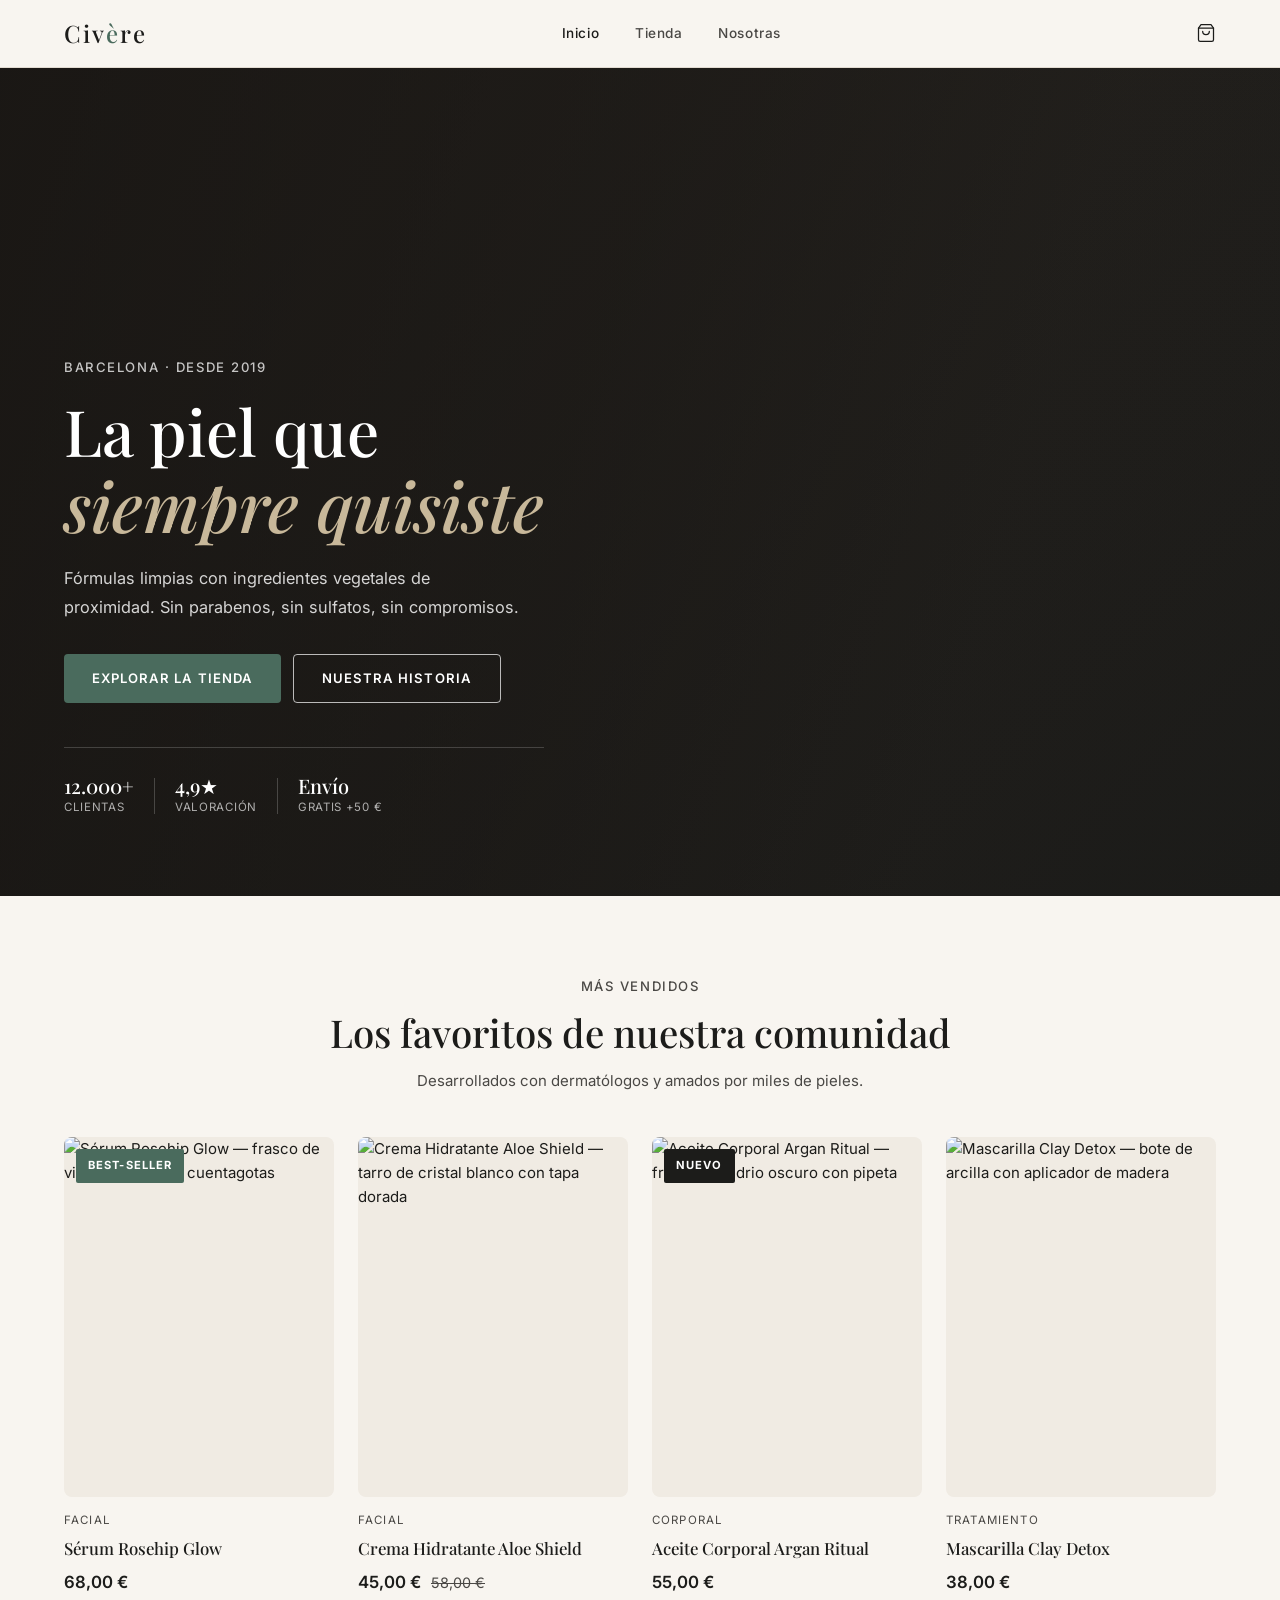
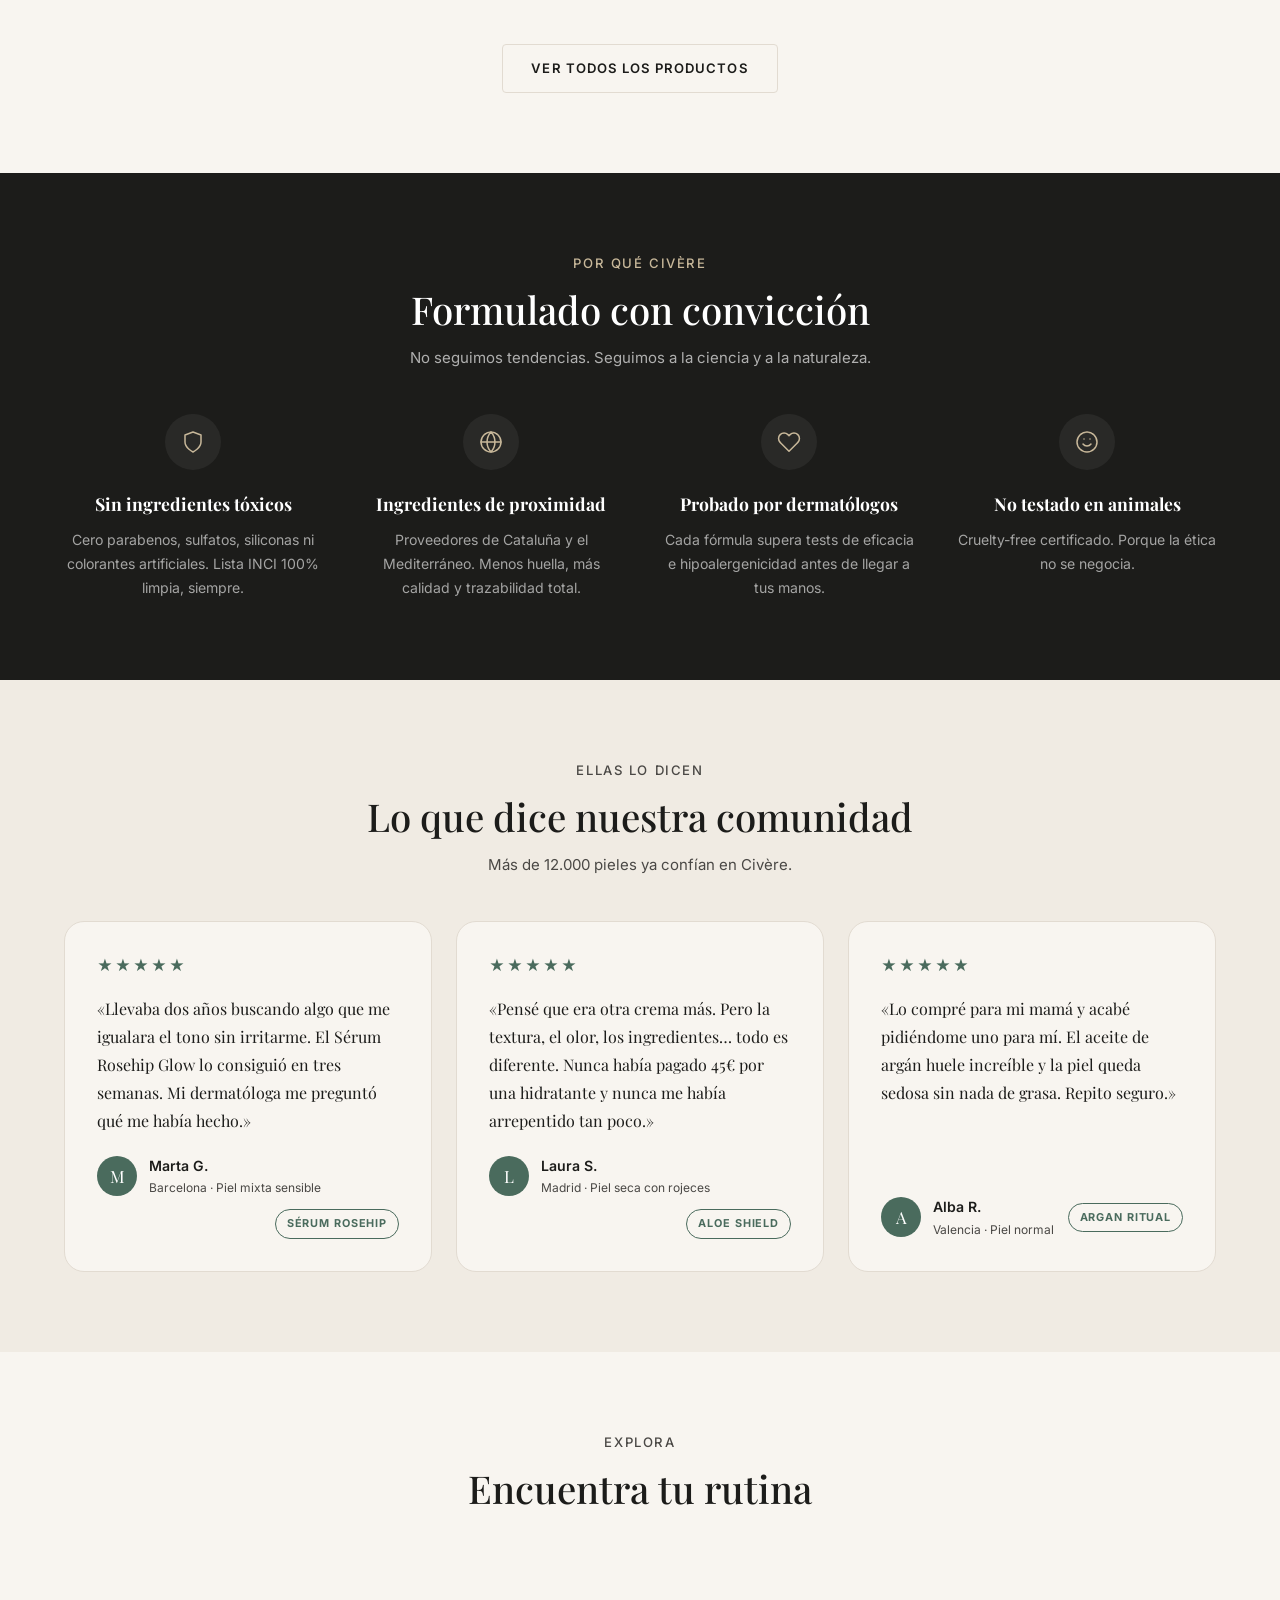
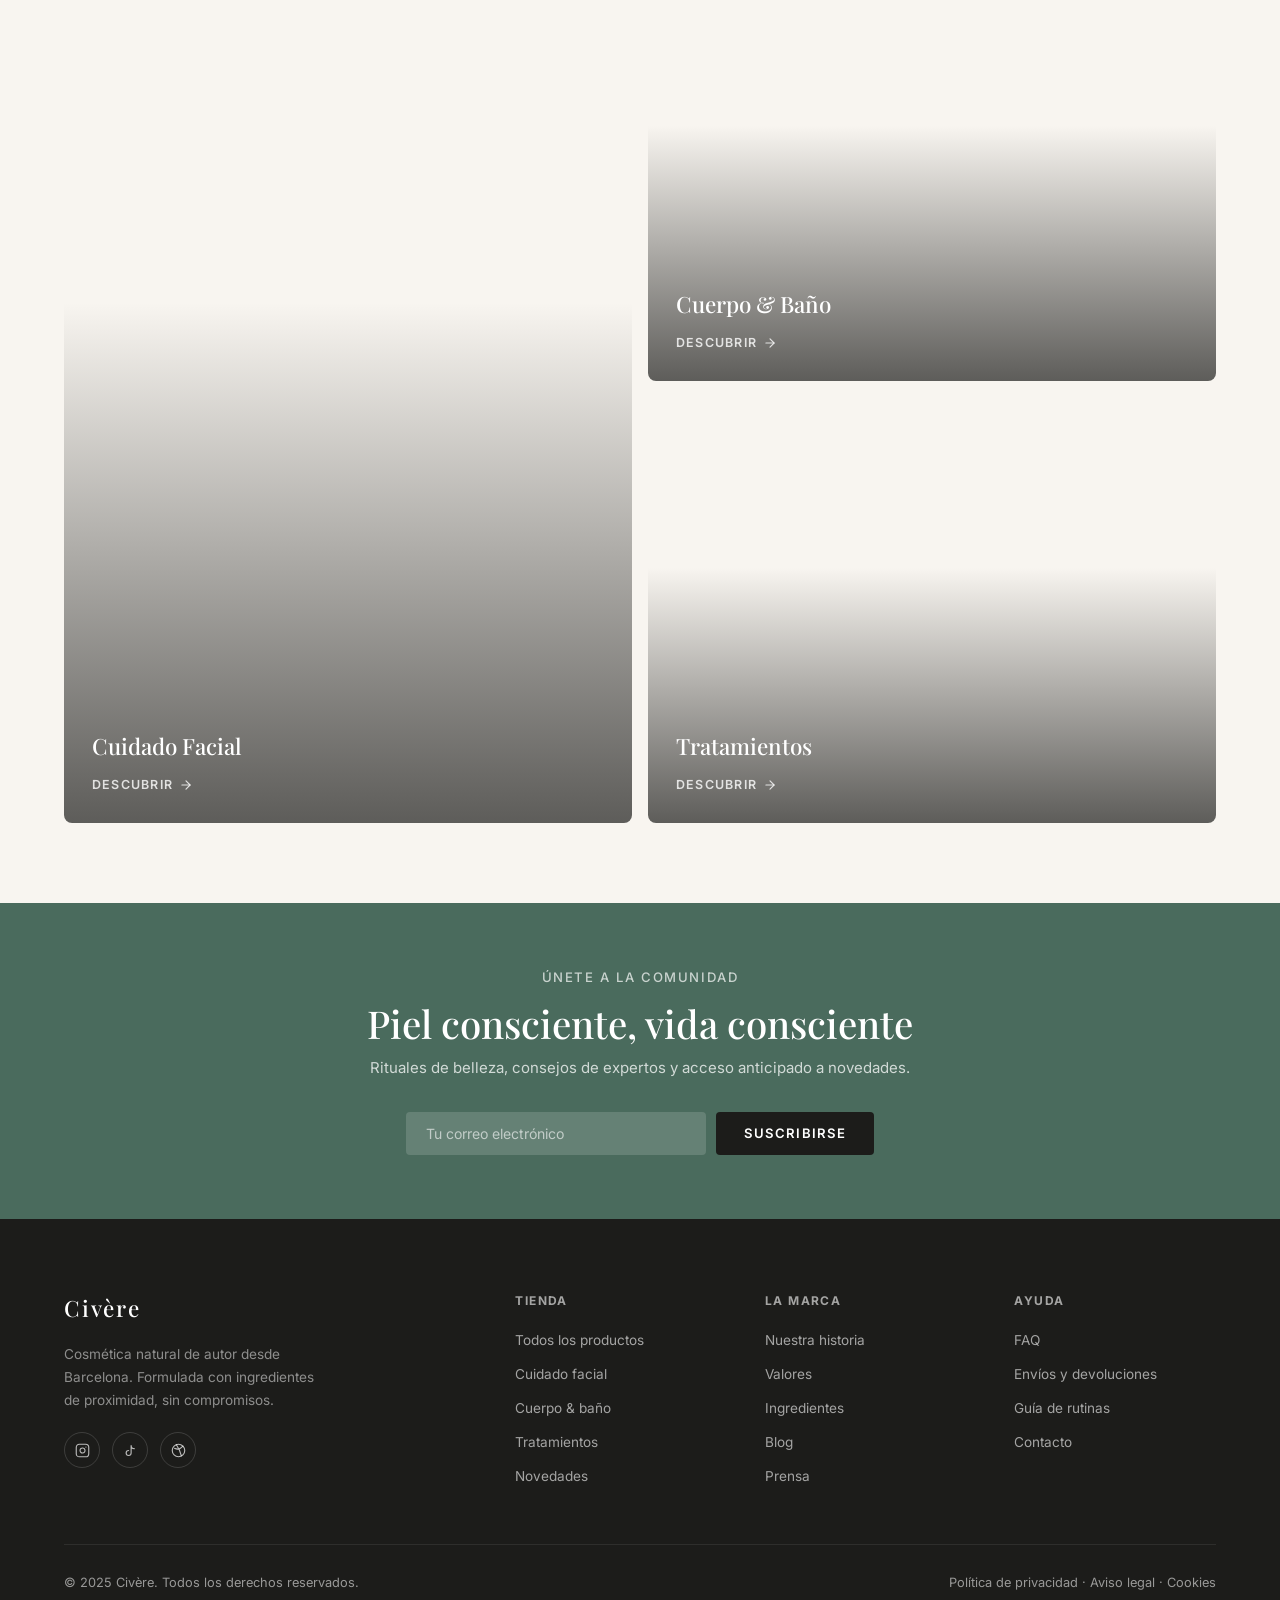
==== commit 30d664e5: "feat: shipping progress bar, cart upsell, testimonials section - carrito: free shipping progress bar" ====
--- a/index.html
+++ b/index.html
@@ -224,6 +224,59 @@
         <h3>No testado en animales</h3>
         <p>Cruelty-free certificado. Porque la ética no se negocia.</p>
       </div>
+    </div>
+  </div>
+</section>
+
+<!-- ================= TESTIMONIOS ================= -->
+<section class="section testimonials-section" aria-labelledby="test-heading">
+  <div class="container">
+    <div class="section-header">
+      <p class="t-sub" aria-hidden="true">Ellas lo dicen</p>
+      <h2 class="t-heading" id="test-heading">Lo que dice nuestra comunidad</h2>
+      <p>Más de 12.000 pieles ya confían en Civère.</p>
+    </div>
+    <div class="testimonials-grid">
+
+      <blockquote class="testimonial">
+        <p class="testimonial__stars" aria-label="5 estrellas">★★★★★</p>
+        <p class="testimonial__text">«Llevaba dos años buscando algo que me igualara el tono sin irritarme. El Sérum Rosehip Glow lo consiguió en tres semanas. Mi dermatóloga me preguntó qué me había hecho.»</p>
+        <footer class="testimonial__author">
+          <div class="testimonial__avatar" aria-hidden="true">M</div>
+          <div>
+            <p class="testimonial__name">Marta G.</p>
+            <p class="testimonial__meta">Barcelona · Piel mixta sensible</p>
+          </div>
+          <span class="testimonial__tag">Sérum Rosehip</span>
+        </footer>
+      </blockquote>
+
+      <blockquote class="testimonial">
+        <p class="testimonial__stars" aria-label="5 estrellas">★★★★★</p>
+        <p class="testimonial__text">«Pensé que era otra crema más. Pero la textura, el olor, los ingredientes… todo es diferente. Nunca había pagado 45€ por una hidratante y nunca me había arrepentido tan poco.»</p>
+        <footer class="testimonial__author">
+          <div class="testimonial__avatar" aria-hidden="true">L</div>
+          <div>
+            <p class="testimonial__name">Laura S.</p>
+            <p class="testimonial__meta">Madrid · Piel seca con rojeces</p>
+          </div>
+          <span class="testimonial__tag">Aloe Shield</span>
+        </footer>
+      </blockquote>
+
+      <blockquote class="testimonial">
+        <p class="testimonial__stars" aria-label="5 estrellas">★★★★★</p>
+        <p class="testimonial__text">«Lo compré para mi mamá y acabé pidiéndome uno para mí. El aceite de argán huele increíble y la piel queda sedosa sin nada de grasa. Repito seguro.»</p>
+        <footer class="testimonial__author">
+          <div class="testimonial__avatar" aria-hidden="true">A</div>
+          <div>
+            <p class="testimonial__name">Alba R.</p>
+            <p class="testimonial__meta">Valencia · Piel normal</p>
+          </div>
+          <span class="testimonial__tag">Argan Ritual</span>
+        </footer>
+      </blockquote>
+
     </div>
   </div>
 </section>
--- a/assets/css/styles.css
+++ b/assets/css/styles.css
@@ -219,7 +219,7 @@
   position: absolute; top: 12px; left: 12px;
   background: var(--sage); color: #fff;
   font-size: 0.7rem; font-weight: 700; letter-spacing: .1em; text-transform: uppercase;
-  padding: 4px 10px; border-radius: 2px;
+  padding: 8px 12px; border-radius: 2px;
 }
 .product-card__badge--new { background: var(--charcoal); }
 .product-card__actions {
@@ -291,26 +291,106 @@
 .page-hero .t-heading { margin-bottom: 0; }
 
 /* ============================================================
-   CATALOG / FILTERS
-   ============================================================ */
-.catalog-layout { display: grid; grid-template-columns: 220px 1fr; gap: 48px; align-items: start; }
-.filters { position: sticky; top: calc(var(--nav-h) + 20px); }
-.filters h3 { font-size: 0.78rem; font-weight: 700; letter-spacing: .12em; text-transform: uppercase; margin-bottom: 16px; color: var(--ink-2); }
-.filter-group { margin-bottom: 28px; }
-.filter-group ul { list-style: none; display: flex; flex-direction: column; gap: 8px; }
-.filter-group ul li a {
-  font-size: 0.88rem; color: var(--ink-2); display: flex; align-items: center; justify-content: space-between;
-  transition: color .2s;
-}
-.filter-group ul li a:hover, .filter-group ul li a.active { color: var(--charcoal); font-weight: 500; }
-.filter-group ul li a span { font-size: 0.75rem; color: var(--sand); }
-.catalog-header { display: flex; align-items: center; justify-content: space-between; margin-bottom: 28px; }
-.catalog-count { font-size: 0.85rem; color: var(--ink-2); }
-.catalog-sort select {
-  font-family: var(--sans); font-size: 0.85rem; color: var(--charcoal);
-  border: 1px solid var(--line); border-radius: var(--r-sm);
-  padding: 8px 12px; background: transparent; cursor: pointer;
-}
+   CATALOG HERO
+   ============================================================ */
+.catalog-hero {
+  margin-top: var(--nav-h);
+  padding: 80px 0 72px;
+  text-align: center;
+  position: relative;
+  overflow: hidden;
+  background: linear-gradient(160deg, #f5f1eb 0%, var(--ivory) 55%, #ede8df 100%);
+  border-bottom: 1px solid var(--line);
+}
+.catalog-hero::before {
+  content: '';
+  position: absolute; inset: 0;
+  background-image: radial-gradient(circle, var(--line) 1px, transparent 1px);
+  background-size: 28px 28px;
+  opacity: 0.45;
+  pointer-events: none;
+}
+.catalog-hero .container { position: relative; z-index: 1; }
+.catalog-hero .t-sub { margin-bottom: 12px; }
+.catalog-hero .t-heading { margin-bottom: 16px; }
+.catalog-hero__desc { color: var(--ink-2); font-size: 1rem; max-width: 420px; margin: 0 auto 32px; line-height: 1.7; }
+.catalog-hero__tags { display: flex; justify-content: center; gap: 10px; flex-wrap: wrap; }
+.catalog-hero__tag {
+  font-size: 0.72rem; font-weight: 600; letter-spacing: .1em; text-transform: uppercase;
+  color: var(--sage); border: 1px solid var(--sage);
+  padding: 8px 16px; border-radius: 100px;
+}
+
+/* ============================================================
+   CATALOG PROMISE STRIP
+   ============================================================ */
+.catalog-strip {
+  display: flex; align-items: center; justify-content: center;
+  gap: 40px; padding: 18px 0;
+  border-bottom: 1px solid var(--line);
+  flex-wrap: wrap;
+}
+.catalog-strip__item {
+  display: flex; align-items: center; gap: 7px;
+  font-size: 0.75rem; font-weight: 600; letter-spacing: .08em; text-transform: uppercase;
+  color: var(--ink-2);
+}
+.catalog-strip__item svg {
+  width: 15px; height: 15px; stroke: var(--sage); fill: none;
+  stroke-width: 1.8; stroke-linecap: round; stroke-linejoin: round; flex-shrink: 0;
+}
+
+/* ============================================================
+   CATALOG FILTER BAR
+   ============================================================ */
+.filter-bar {
+  display: flex; align-items: center; justify-content: space-between;
+  gap: 16px; margin-bottom: 36px; padding: 28px 0 24px;
+  border-bottom: 1px solid var(--line); flex-wrap: wrap;
+}
+.filter-pills { display: flex; align-items: center; gap: 8px; flex-wrap: wrap; }
+.filter-pills__label { font-size: 0.75rem; font-weight: 600; letter-spacing: .08em; text-transform: uppercase; color: var(--ink-2); margin-right: 4px; }
+.filter-pill {
+  font-size: 0.82rem; padding: 8px 18px;
+  border: 1px solid var(--line); border-radius: 100px;
+  color: var(--ink-2); background: transparent;
+  transition: all .2s var(--ease); white-space: nowrap; cursor: pointer;
+}
+.filter-pill em { font-style: normal; font-size: 0.7rem; color: var(--ink-2); margin-left: 4px; }
+.filter-pill:hover { border-color: var(--charcoal); color: var(--charcoal); }
+.filter-pill.active { background: var(--charcoal); border-color: var(--charcoal); color: #fff; }
+.filter-pill.active em { color: rgba(255,255,255,.55); }
+.catalog-sort {
+  font-family: var(--sans); font-size: 0.82rem; color: var(--charcoal);
+  border: 1px solid var(--line); border-radius: 100px;
+  padding: 8px 16px; background: transparent; cursor: pointer; appearance: none;
+  background-image: url("data:image/svg+xml,%3Csvg xmlns='http://www.w3.org/2000/svg' viewBox='0 0 24 24' fill='none' stroke='%234A4845' stroke-width='2' stroke-linecap='round' stroke-linejoin='round'%3E%3Cpolyline points='6 9 12 15 18 9'/%3E%3C/svg%3E");
+  background-repeat: no-repeat; background-position: right 12px center; background-size: 14px;
+  padding-right: 36px;
+}
+.catalog-result-count { font-size: 0.82rem; color: var(--ink-2); }
+
+/* legacy sidebar (hidden) */
+.catalog-layout { display: block; }
+.filters { display: none; }
+
+/* ============================================================
+   PRODUCT CARD — EXTRAS
+   ============================================================ */
+.product-card__wish {
+  position: absolute; top: 12px; right: 12px;
+  width: 34px; height: 34px; border-radius: 50%;
+  background: rgba(255,255,255,.88); backdrop-filter: blur(6px);
+  display: flex; align-items: center; justify-content: center;
+  opacity: 0; transform: scale(.82);
+  transition: opacity .25s var(--ease), transform .25s var(--ease);
+}
+.product-card:hover .product-card__wish { opacity: 1; transform: scale(1); }
+.product-card__wish svg { width: 15px; height: 15px; stroke: var(--charcoal); fill: none; stroke-width: 1.8; stroke-linecap: round; stroke-linejoin: round; transition: stroke .2s, fill .2s; }
+.product-card__wish:hover svg { stroke: #d63; fill: #d63; }
+.product-card__rating { display: flex; align-items: center; gap: 5px; margin-bottom: 5px; }
+.product-card__rating .stars { color: var(--sage); font-size: 0.7rem; letter-spacing: 1px; }
+.product-card__rating .score { font-size: 0.72rem; color: var(--ink-2); }
 
 /* ============================================================
    PRODUCT PAGE
@@ -390,6 +470,38 @@
 .summary-row--total { font-weight: 700; font-size: 1rem; padding-top: 16px; border-top: 1px solid var(--line); }
 .summary-shipping { background: rgba(74,107,93,.1); border-radius: var(--r-sm); padding: 10px 14px; font-size: 0.8rem; color: var(--sage); font-weight: 500; display: flex; align-items: center; gap: 8px; margin-bottom: 20px; }
 .summary-shipping svg { width: 15px; height: 15px; stroke: currentColor; fill: none; stroke-width: 1.8; stroke-linecap: round; stroke-linejoin: round; flex-shrink: 0; }
+/* Shipping progress bar */
+.shipping-bar { background: var(--ivory); border: 1px solid var(--line); border-radius: 14px; padding: 16px 20px; margin-bottom: 22px; }
+.shipping-bar__text { font-size: 0.82rem; color: var(--ink-2); margin-bottom: 10px; line-height: 1.4; }
+.shipping-bar__text strong { color: var(--charcoal); }
+.shipping-bar__ok { color: var(--sage); font-weight: 600; }
+.shipping-bar__track { height: 5px; background: var(--line); border-radius: 100px; overflow: hidden; }
+.shipping-bar__fill { height: 100%; background: var(--sage); border-radius: 100px; transition: width .5s cubic-bezier(.25,.8,.25,1); width: 0%; }
+/* Cart upsell */
+.cart-upsell { margin-top: 36px; padding-top: 28px; border-top: 1px solid var(--line); }
+.cart-upsell__title { font-size: 0.75rem; font-weight: 700; letter-spacing: .08em; text-transform: uppercase; color: var(--ink-2); margin-bottom: 14px; }
+.cart-upsell__list { display: flex; flex-direction: column; gap: 10px; }
+.cart-upsell__item { display: flex; align-items: center; gap: 14px; padding: 14px; border: 1px solid var(--line); border-radius: 14px; background: var(--ivory); transition: border-color .2s; }
+.cart-upsell__item:hover { border-color: var(--sage); }
+.cart-upsell__img { width: 52px; height: 52px; border-radius: 8px; object-fit: cover; flex-shrink: 0; }
+.cart-upsell__info { flex: 1; min-width: 0; }
+.cart-upsell__name { font-size: 0.84rem; font-weight: 500; color: var(--charcoal); white-space: nowrap; overflow: hidden; text-overflow: ellipsis; }
+.cart-upsell__price { font-size: 0.78rem; color: var(--ink-2); margin-top: 2px; }
+.cart-upsell__add { flex-shrink: 0; font-size: 0.78rem !important; padding: 7px 14px !important; }
+
+/* ============================================================
+   TESTIMONIALS
+   ============================================================ */
+.testimonials-section { background: var(--linen, #f0ebe3); }
+.testimonials-grid { display: grid; grid-template-columns: repeat(auto-fit, minmax(280px, 1fr)); gap: 24px; }
+.testimonial { margin: 0; background: var(--ivory); border: 1px solid var(--line); border-radius: 20px; padding: 32px; display: flex; flex-direction: column; gap: 16px; }
+.testimonial__stars { font-size: 0.95rem; color: var(--sage); letter-spacing: 2px; }
+.testimonial__text { font-family: var(--serif); font-size: 1rem; line-height: 1.75; color: var(--charcoal); flex: 1; }
+.testimonial__author { display: flex; align-items: center; gap: 12px; flex-wrap: wrap; margin-top: 4px; }
+.testimonial__avatar { width: 40px; height: 40px; border-radius: 50%; background: var(--sage); color: #fff; display: flex; align-items: center; justify-content: center; font-family: var(--serif); font-size: 1.05rem; flex-shrink: 0; }
+.testimonial__name { font-size: 0.88rem; font-weight: 600; color: var(--charcoal); }
+.testimonial__meta { font-size: 0.75rem; color: var(--ink-2); margin-top: 1px; }
+.testimonial__tag { margin-left: auto; font-size: 0.68rem; font-weight: 700; letter-spacing: .08em; text-transform: uppercase; color: var(--sage); padding: 5px 11px; border: 1px solid var(--sage); border-radius: 100px; white-space: nowrap; flex-shrink: 0; }
 
 /* ============================================================
    ABOUT PAGE
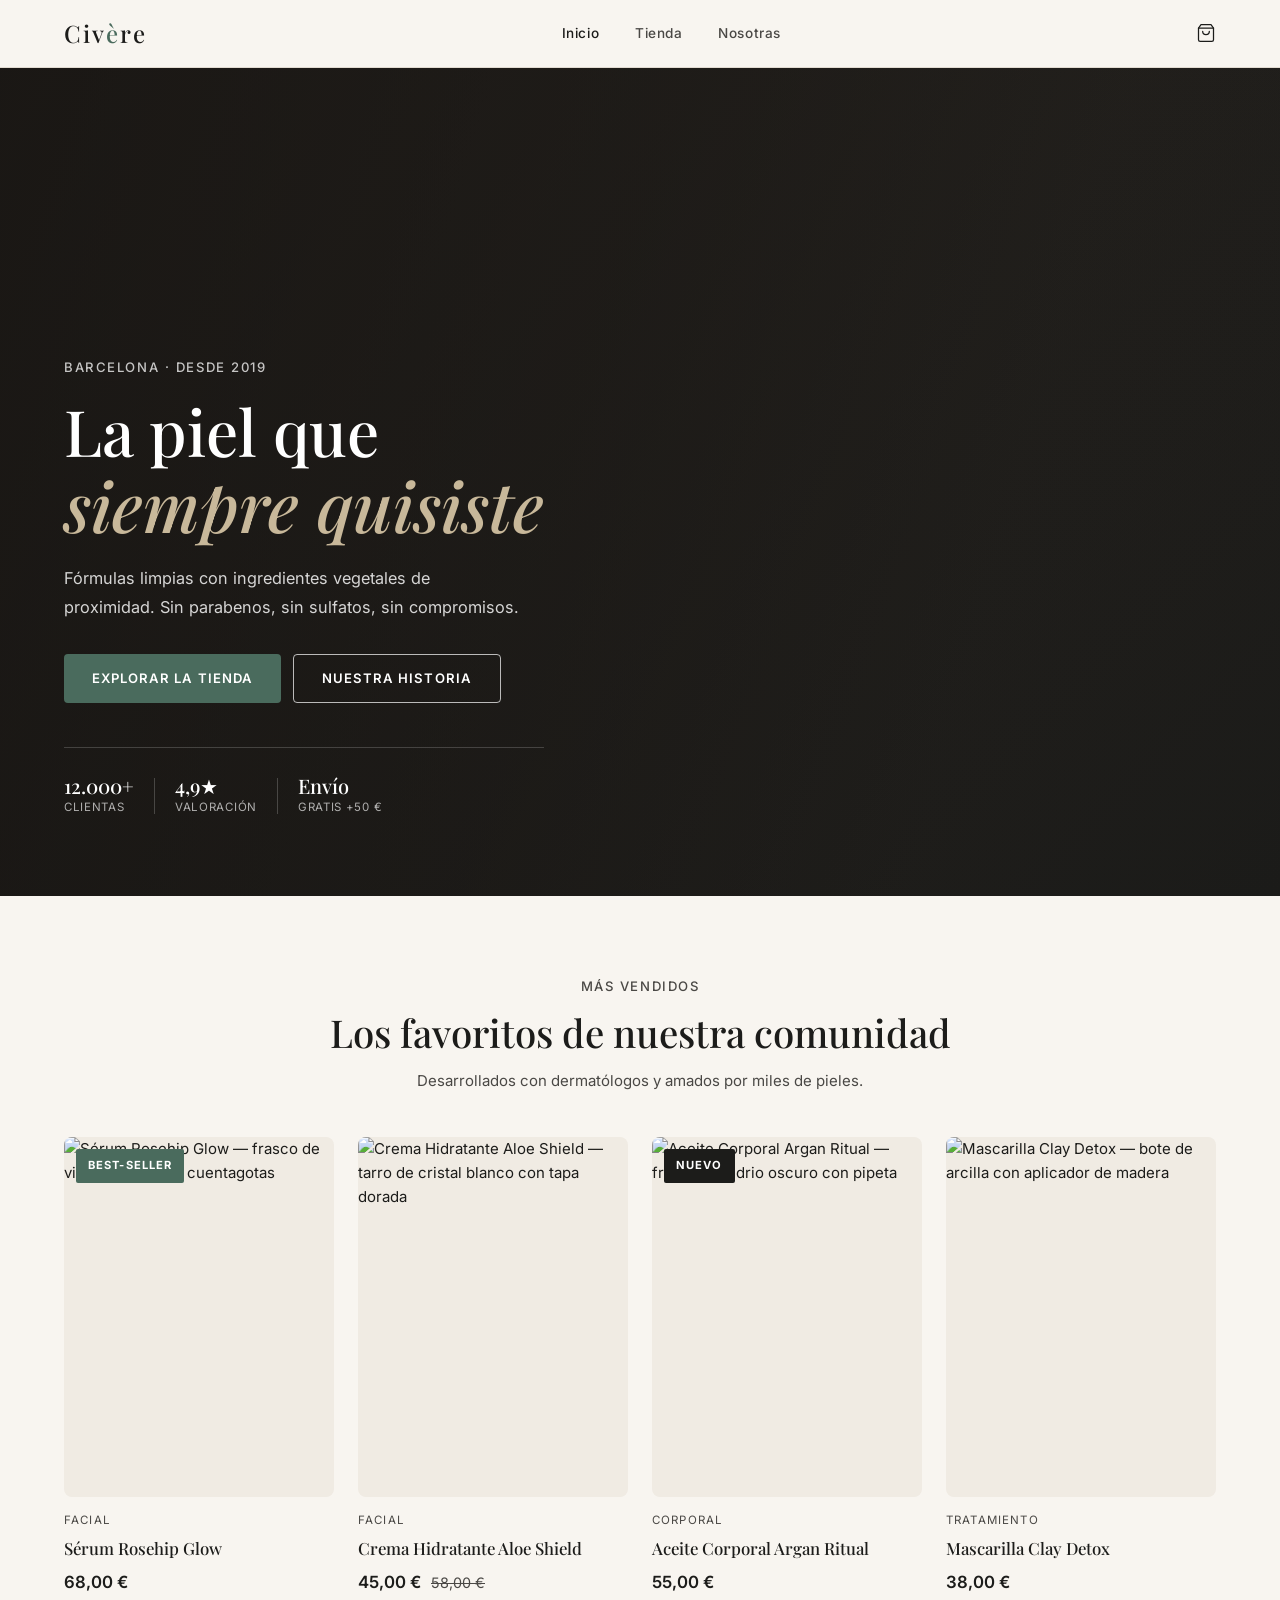
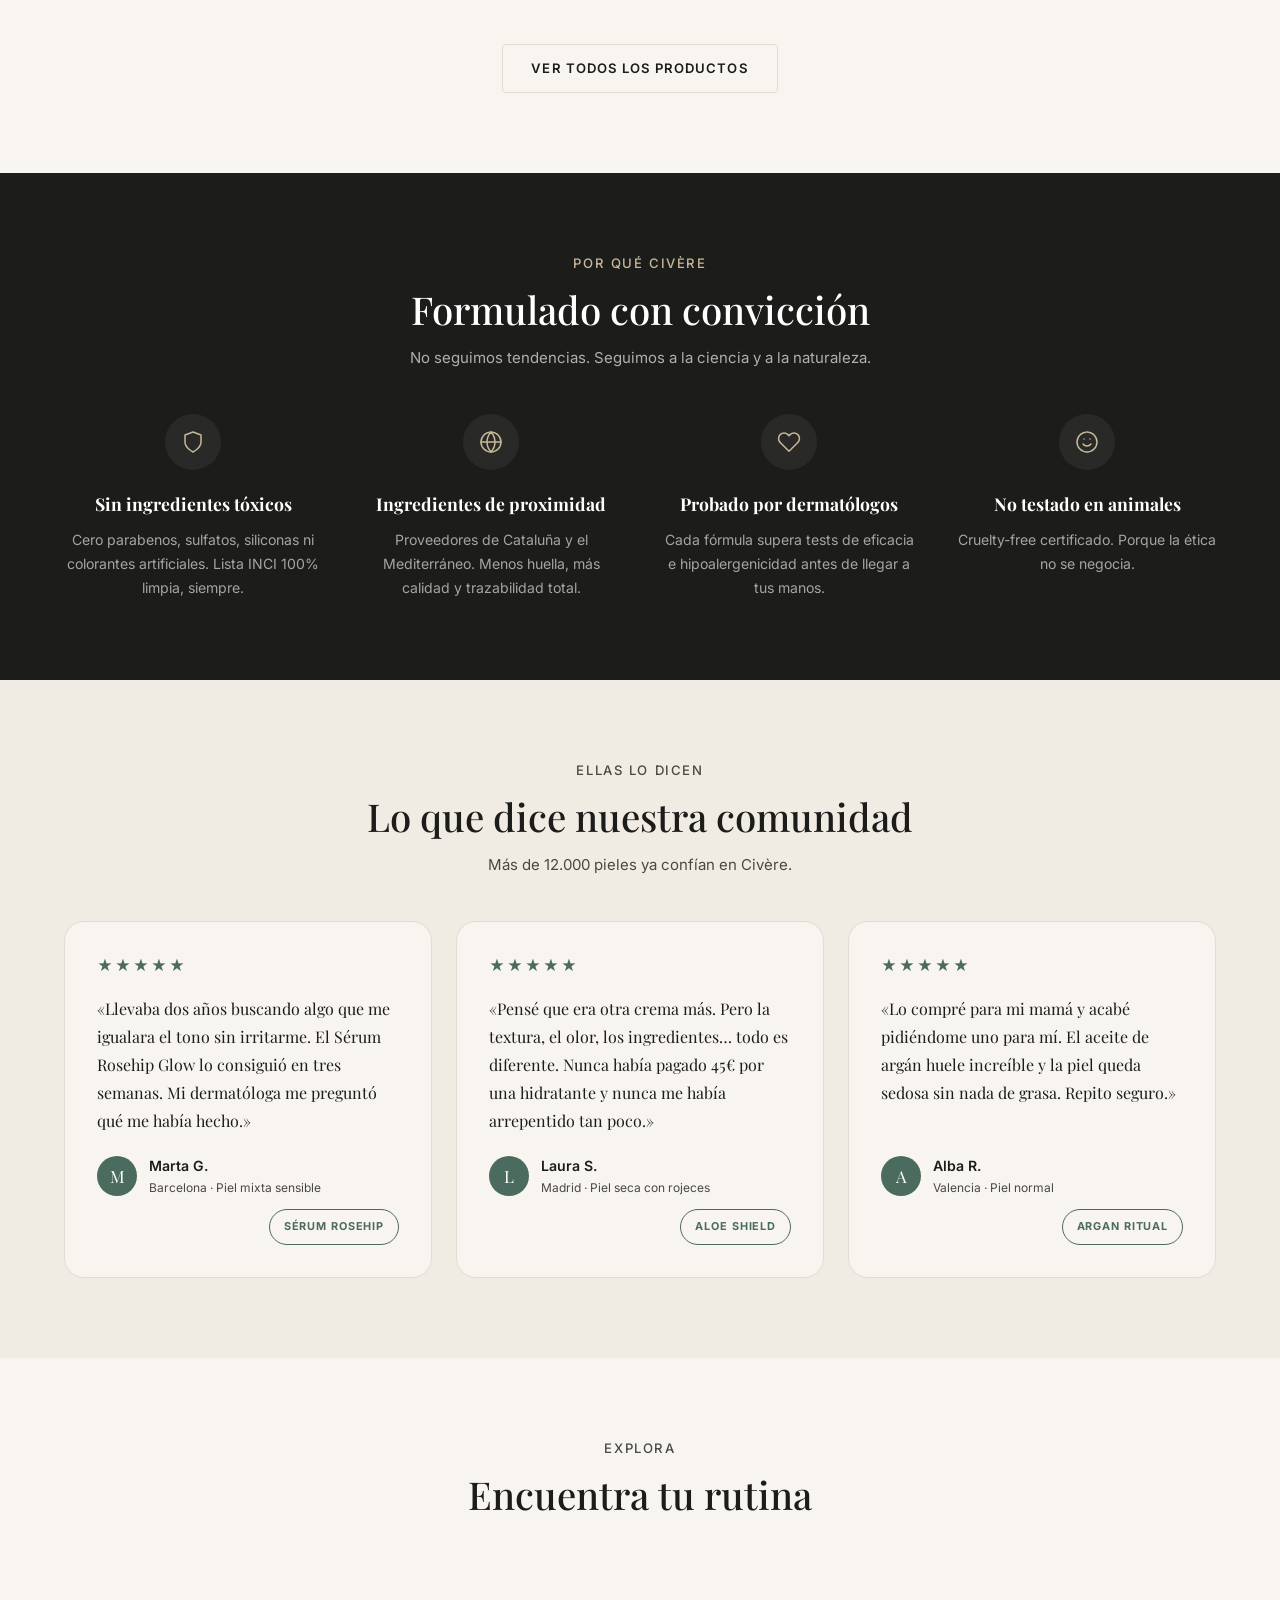
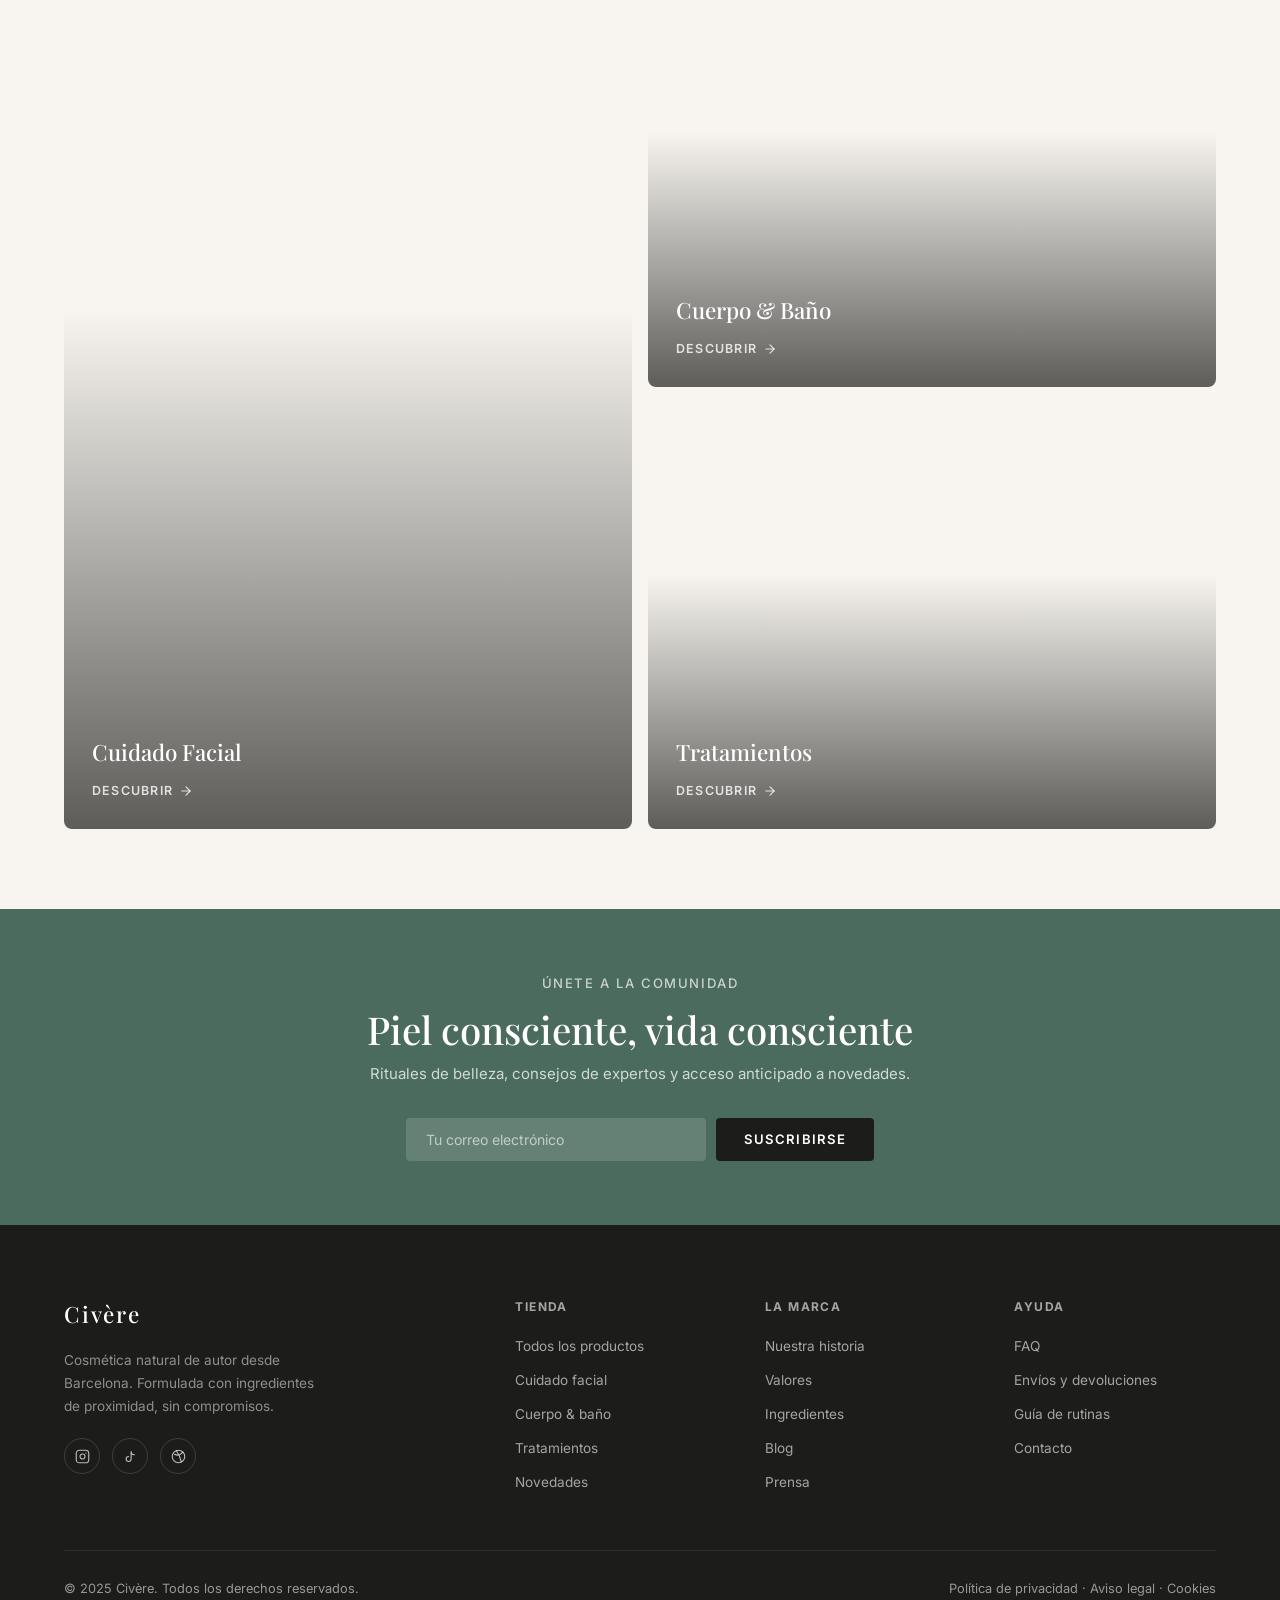
==== commit a79ecf83: "feat: newsletter popup with 10% welcome discount on home Adds a 2-column modal (photo + form) that a" ====
--- a/index.html
+++ b/index.html
@@ -392,6 +392,28 @@
   </div>
 </footer>
 
+<!-- NEWSLETTER POPUP -->
+<div class="nl-overlay" id="nlPopup" role="dialog" aria-modal="true" aria-labelledby="nlTitle">
+  <div class="nl-modal">
+    <button class="nl-close" aria-label="Cerrar">
+      <svg viewBox="0 0 24 24" fill="none" stroke-width="2" stroke-linecap="round"><line x1="18" y1="6" x2="6" y2="18"/><line x1="6" y1="6" x2="18" y2="18"/></svg>
+    </button>
+    <div class="nl-visual" aria-hidden="true">
+      <img src="https://images.unsplash.com/photo-1522335789203-aabd1fc54bc9?w=600&q=80" alt="" loading="lazy">
+    </div>
+    <div class="nl-body">
+      <p class="nl-label">Bienvenida</p>
+      <h2 class="nl-title" id="nlTitle">Un regalo<br>para tu piel</h2>
+      <p class="nl-desc">Suscríbete y recibe un <strong>10% de descuento</strong> en tu primer pedido, más rituales y novedades exclusivas.</p>
+      <form class="nl-form" id="nlForm" novalidate>
+        <input class="nl-input" type="email" placeholder="tu@email.com" aria-label="Correo electrónico" autocomplete="email" required>
+        <button class="btn btn--sage btn--full" type="submit">Quiero mi descuento</button>
+      </form>
+      <p class="nl-fine">Sin spam. Cancela cuando quieras.</p>
+    </div>
+  </div>
+</div>
+
 <div class="toast" role="status" aria-live="polite" aria-atomic="true"></div>
 <script src="assets/js/main.js"></script>
 </body>
--- a/assets/css/styles.css
+++ b/assets/css/styles.css
@@ -201,7 +201,7 @@
    ============================================================ */
 .product-grid {
   display: grid;
-  grid-template-columns: repeat(auto-fit, minmax(260px, 1fr));
+  grid-template-columns: repeat(auto-fill, minmax(260px, 1fr));
   gap: 32px 24px;
 }
 .product-card { position: relative; }
@@ -476,7 +476,7 @@
 .shipping-bar__text strong { color: var(--charcoal); }
 .shipping-bar__ok { color: var(--sage); font-weight: 600; }
 .shipping-bar__track { height: 5px; background: var(--line); border-radius: 100px; overflow: hidden; }
-.shipping-bar__fill { height: 100%; background: var(--sage); border-radius: 100px; transition: width .5s cubic-bezier(.25,.8,.25,1); width: 0%; }
+.shipping-bar__fill { height: 100%; background: var(--sage); border-radius: 100px; width: 100%; transform: scaleX(0); transform-origin: left; transition: transform .5s cubic-bezier(.25,.8,.25,1); }
 /* Cart upsell */
 .cart-upsell { margin-top: 36px; padding-top: 28px; border-top: 1px solid var(--line); }
 .cart-upsell__title { font-size: 0.75rem; font-weight: 700; letter-spacing: .08em; text-transform: uppercase; color: var(--ink-2); margin-bottom: 14px; }
@@ -501,7 +501,7 @@
 .testimonial__avatar { width: 40px; height: 40px; border-radius: 50%; background: var(--sage); color: #fff; display: flex; align-items: center; justify-content: center; font-family: var(--serif); font-size: 1.05rem; flex-shrink: 0; }
 .testimonial__name { font-size: 0.88rem; font-weight: 600; color: var(--charcoal); }
 .testimonial__meta { font-size: 0.75rem; color: var(--ink-2); margin-top: 1px; }
-.testimonial__tag { margin-left: auto; font-size: 0.68rem; font-weight: 700; letter-spacing: .08em; text-transform: uppercase; color: var(--sage); padding: 5px 11px; border: 1px solid var(--sage); border-radius: 100px; white-space: nowrap; flex-shrink: 0; }
+.testimonial__tag { margin-left: auto; font-size: 0.68rem; font-weight: 700; letter-spacing: .08em; text-transform: uppercase; color: var(--sage); padding: 8px 14px; border: 1px solid var(--sage); border-radius: 100px; white-space: nowrap; flex-shrink: 0; }
 
 /* ============================================================
    ABOUT PAGE
@@ -657,4 +657,82 @@
   .catalog-header { flex-direction: column; align-items: flex-start; gap: 12px; }
   .cart-item { grid-template-columns: 80px 1fr; }
   .cart-item__price { grid-column: 1 / -1; text-align: left; }
-}
+  .sticky-cart__img { display: none; }
+  .sticky-cart__name { font-size: .82rem; }
+}
+
+/* ============================================================
+   NEWSLETTER POPUP
+   ============================================================ */
+.nl-overlay {
+  position: fixed; inset: 0; z-index: 300;
+  background: rgba(28,28,26,.55); backdrop-filter: blur(4px);
+  display: none; align-items: center; justify-content: center; padding: 20px;
+  opacity: 0; transition: opacity .35s var(--ease);
+}
+.nl-overlay.is-open { display: flex; }
+.nl-overlay.is-visible { opacity: 1; }
+.nl-modal {
+  display: grid; grid-template-columns: 1fr 1fr;
+  max-width: 680px; width: 100%;
+  background: var(--ivory); border-radius: 24px; overflow: hidden;
+  box-shadow: 0 24px 80px rgba(28,28,26,.24);
+  position: relative;
+  transform: translateY(20px); transition: transform .35s var(--ease);
+}
+.nl-overlay.is-visible .nl-modal { transform: translateY(0); }
+.nl-close {
+  position: absolute; top: 14px; right: 14px; z-index: 1;
+  width: 32px; height: 32px; border-radius: 50%;
+  background: rgba(255,255,255,.85); backdrop-filter: blur(4px);
+  display: flex; align-items: center; justify-content: center;
+  border: none; cursor: pointer;
+}
+.nl-close svg { width: 14px; height: 14px; stroke: var(--charcoal); }
+.nl-visual { position: relative; overflow: hidden; min-height: 280px; }
+.nl-visual img { width: 100%; height: 100%; object-fit: cover; display: block; }
+.nl-body { padding: 44px 36px; display: flex; flex-direction: column; justify-content: center; gap: 14px; }
+.nl-label { font-size: 0.72rem; font-weight: 700; letter-spacing: .12em; text-transform: uppercase; color: var(--sage); }
+.nl-title { font-family: var(--serif); font-size: 1.9rem; line-height: 1.15; color: var(--charcoal); }
+.nl-desc { font-size: 0.88rem; color: var(--ink-2); line-height: 1.7; }
+.nl-form { display: flex; flex-direction: column; gap: 10px; }
+.nl-input {
+  border: 1.5px solid var(--line); border-radius: var(--r-sm);
+  padding: 13px 16px; font-size: 0.88rem; color: var(--charcoal);
+  background: #fff; font-family: var(--sans); outline: none;
+  transition: border-color .2s;
+}
+.nl-input:focus { border-color: var(--sage); }
+.nl-fine { font-size: 0.72rem; color: var(--ink-2); }
+@media (max-width: 600px) {
+  .nl-modal { grid-template-columns: 1fr; }
+  .nl-visual { min-height: 180px; }
+  .nl-body { padding: 28px 24px; }
+  .nl-title { font-size: 1.55rem; }
+}
+
+/* ============================================================
+   STICKY ADD-TO-CART (product page)
+   ============================================================ */
+.sticky-cart {
+  position: fixed; bottom: 0; left: 0; right: 0; z-index: 200;
+  background: var(--ivory); border-top: 1px solid var(--line);
+  box-shadow: 0 -6px 32px rgba(28,28,26,.10);
+  padding: 12px 24px;
+  transform: translateY(100%);
+  transition: transform .32s var(--ease);
+}
+.sticky-cart.is-visible { transform: translateY(0); }
+.sticky-cart__inner { display: flex; align-items: center; gap: 16px; max-width: 1152px; margin: 0 auto; }
+.sticky-cart__img { width: 44px; height: 54px; object-fit: cover; border-radius: 6px; flex-shrink: 0; }
+.sticky-cart__info { flex: 1; min-width: 0; }
+.sticky-cart__name { font-family: var(--serif); font-size: .9rem; color: var(--charcoal); white-space: nowrap; overflow: hidden; text-overflow: ellipsis; }
+.sticky-cart__price { font-size: .8rem; color: var(--ink-2); margin-top: 2px; }
+
+/* ============================================================
+   WISHLIST SAVED STATE (catalog)
+   ============================================================ */
+.product-card__wish.is-saved { opacity: 1; transform: scale(1); }
+.product-card__wish.is-saved svg { stroke: #c0392b; fill: #c0392b; }
+@keyframes heart-pop { 0%,100% { transform: scale(1); } 45% { transform: scale(1.4); } }
+.product-card__wish.is-popping { animation: heart-pop .32s var(--ease); }
